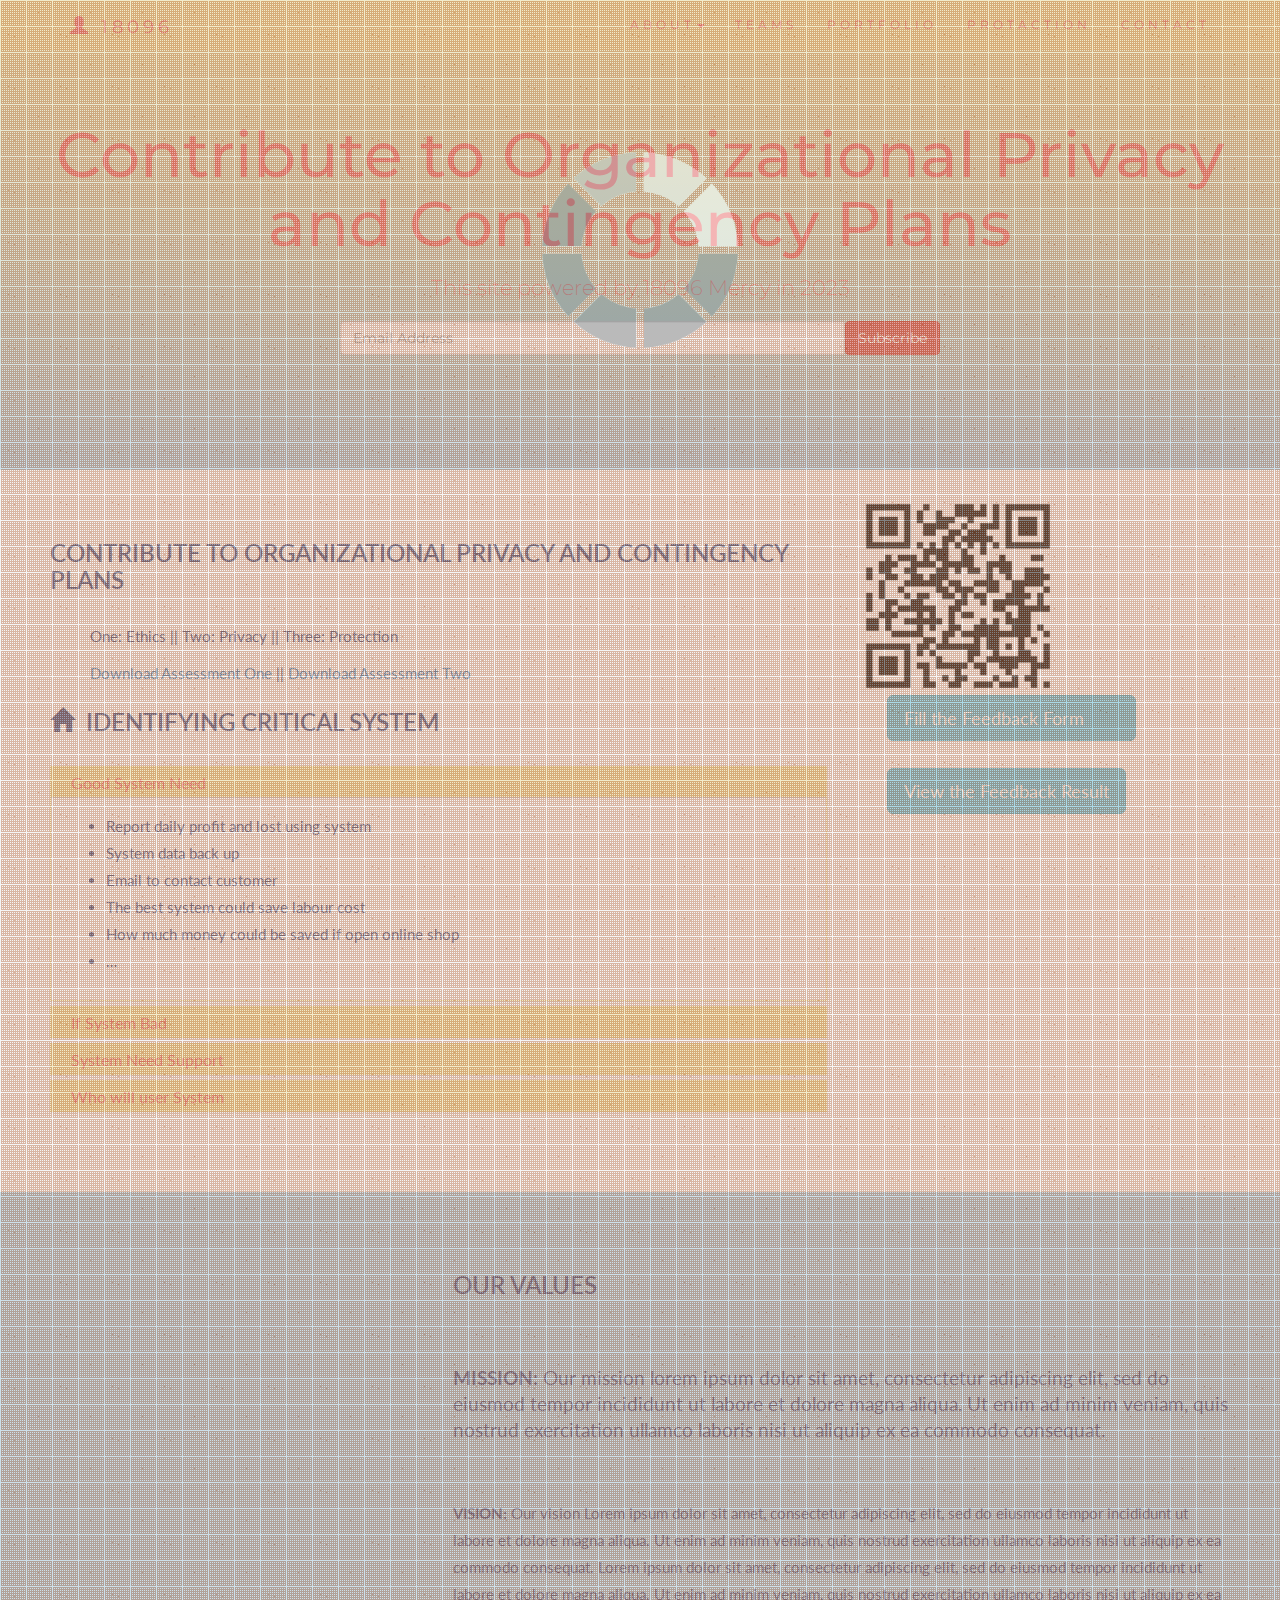
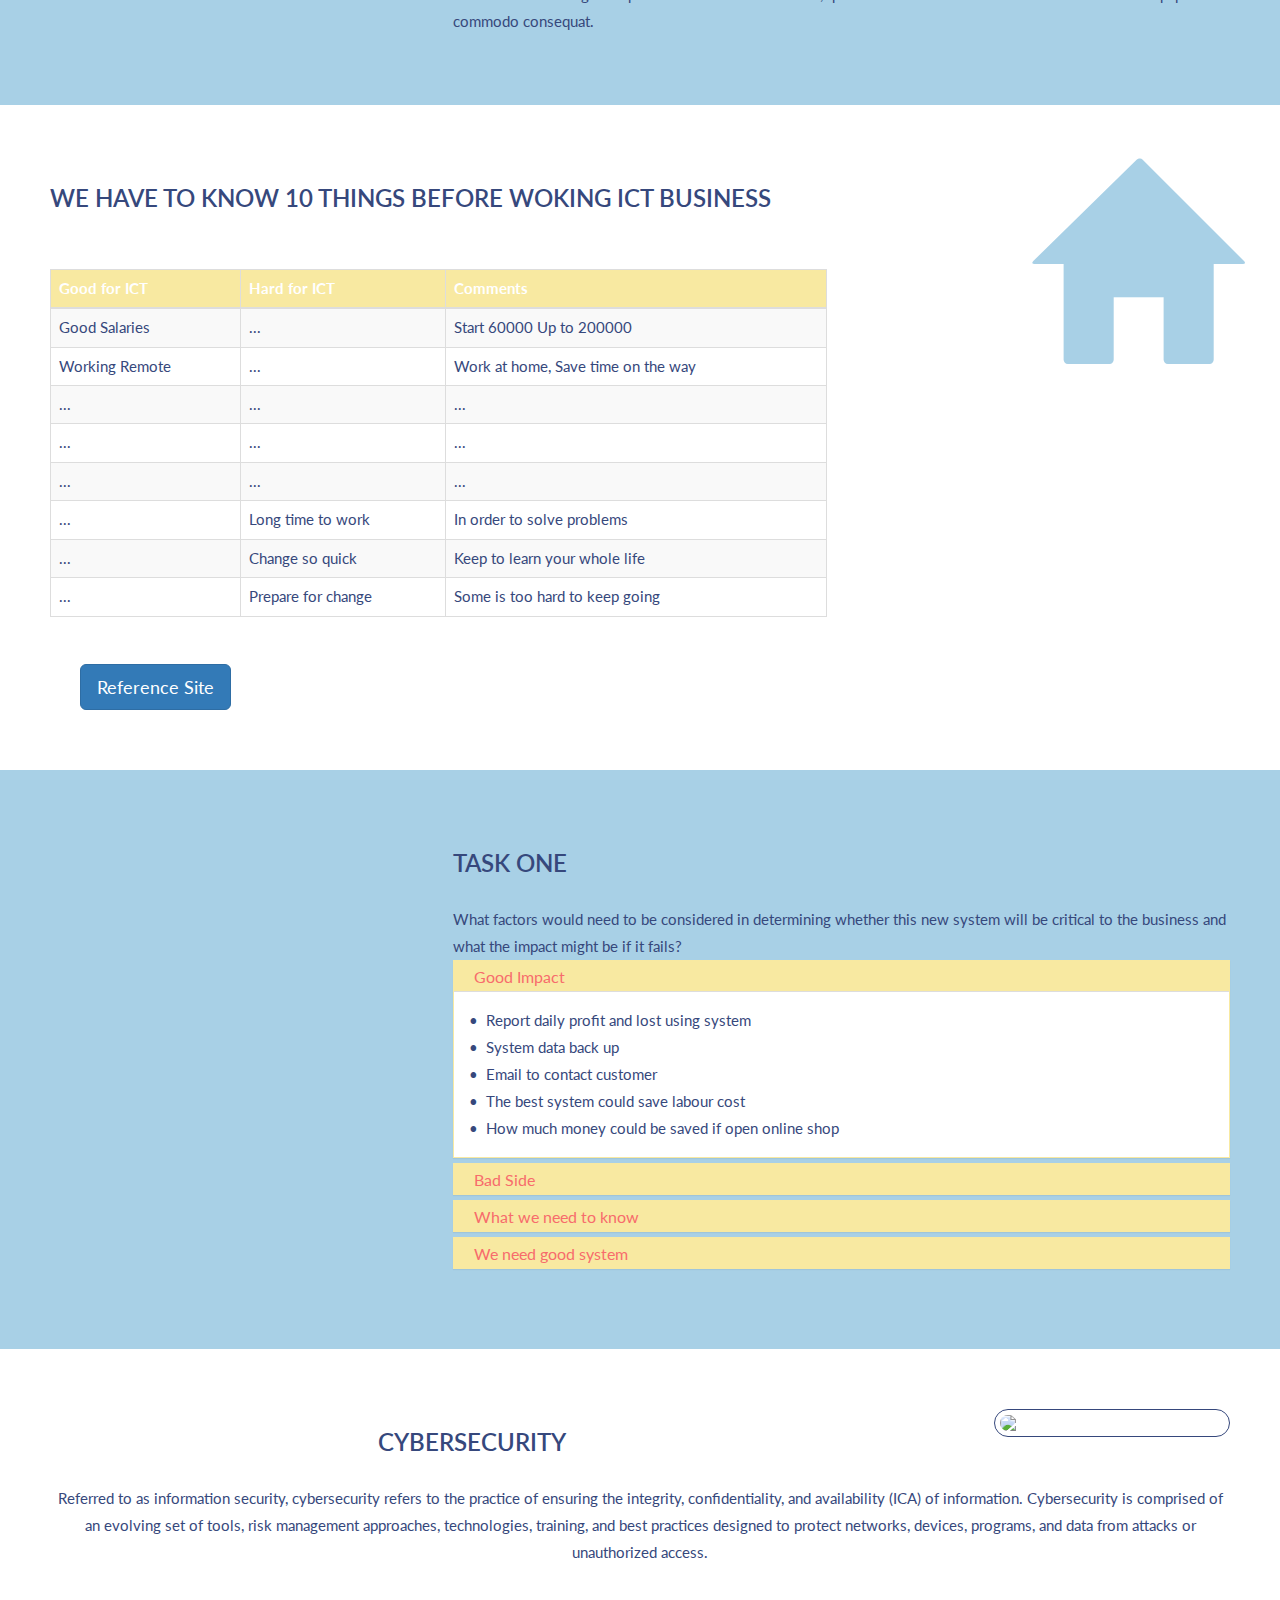
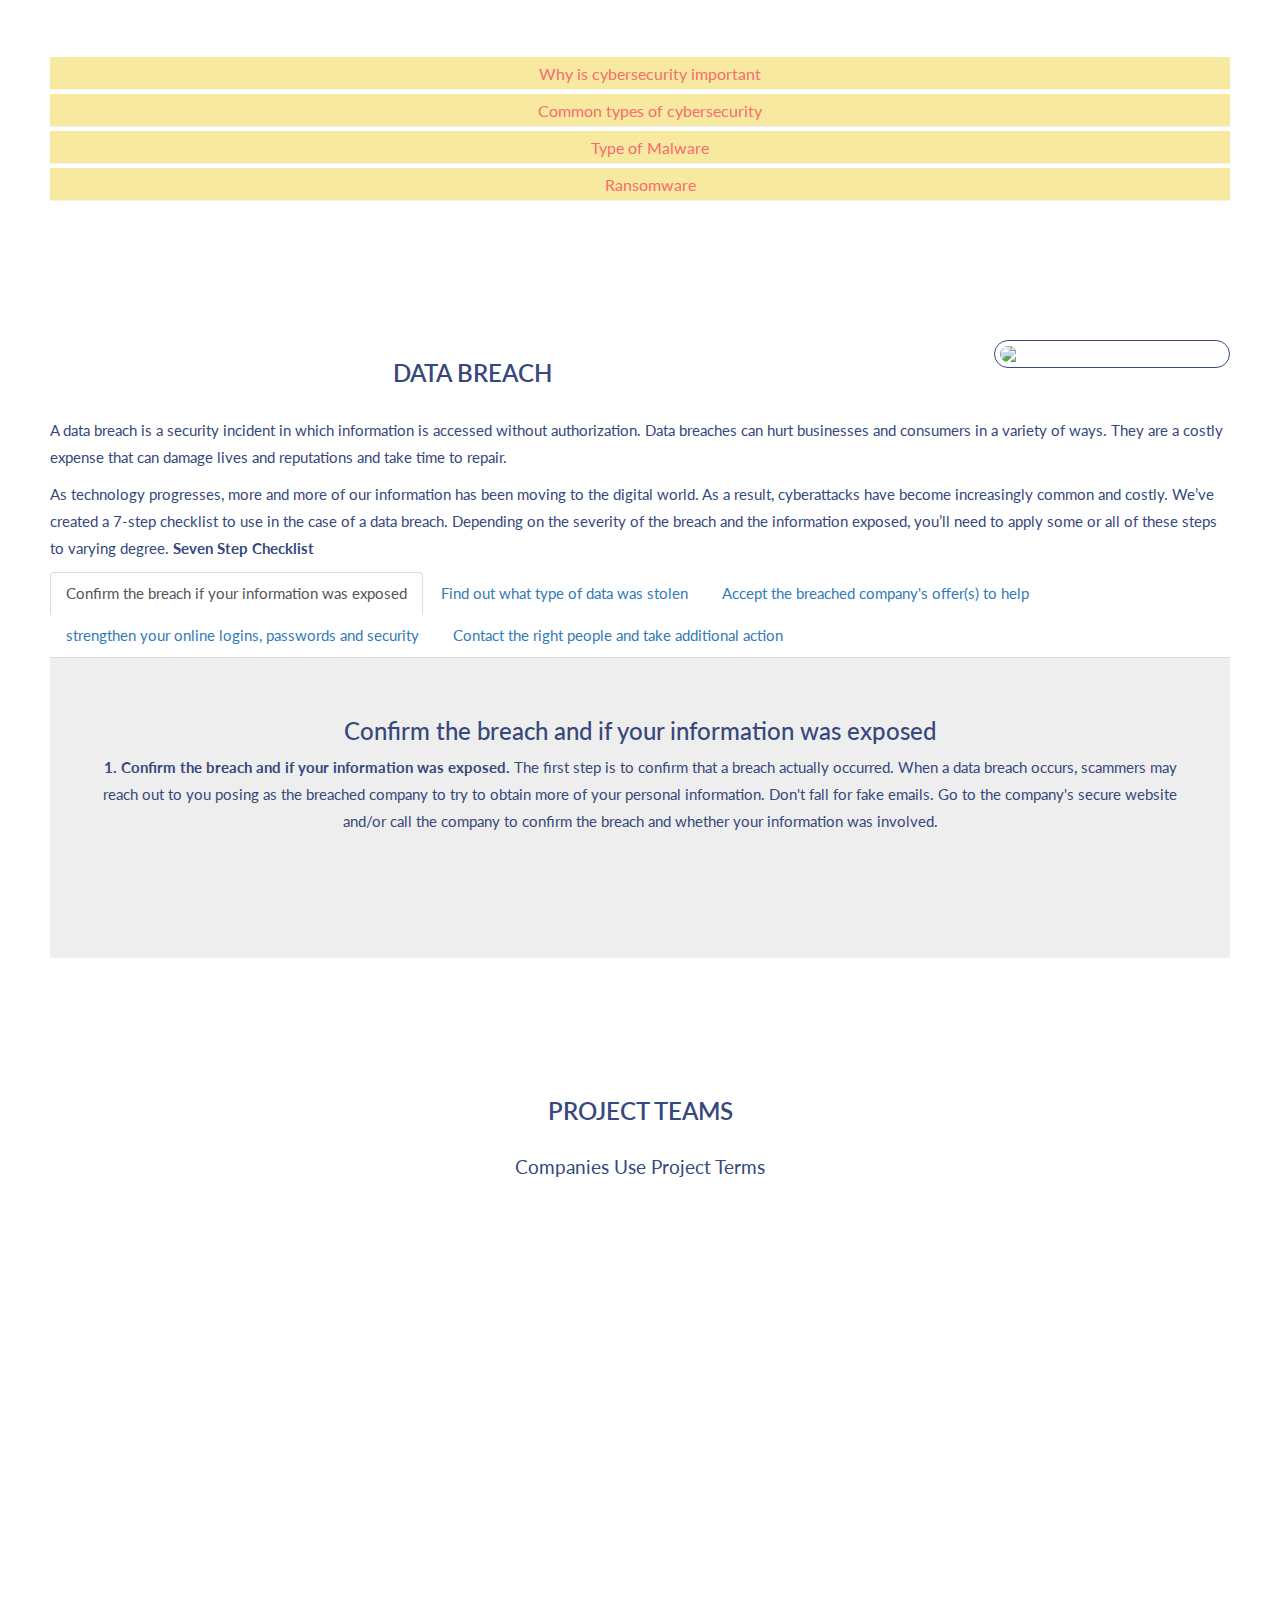
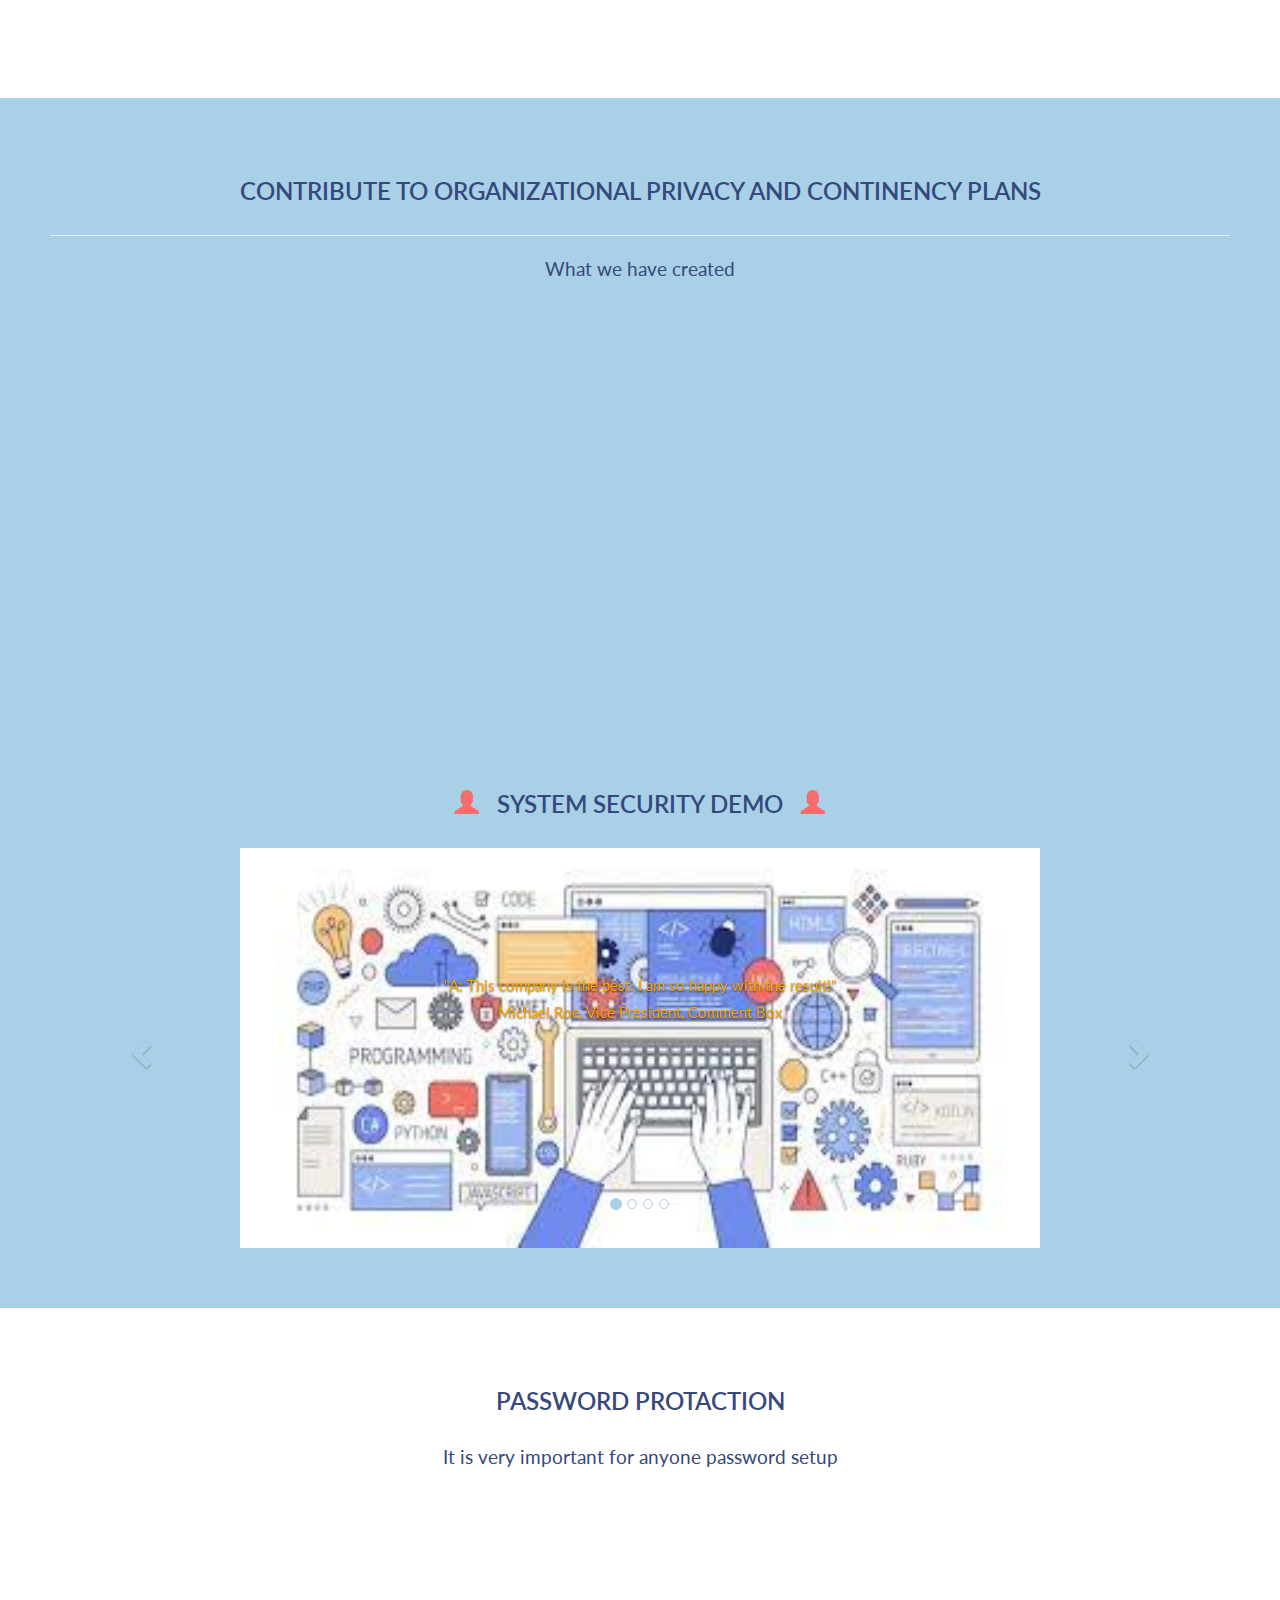
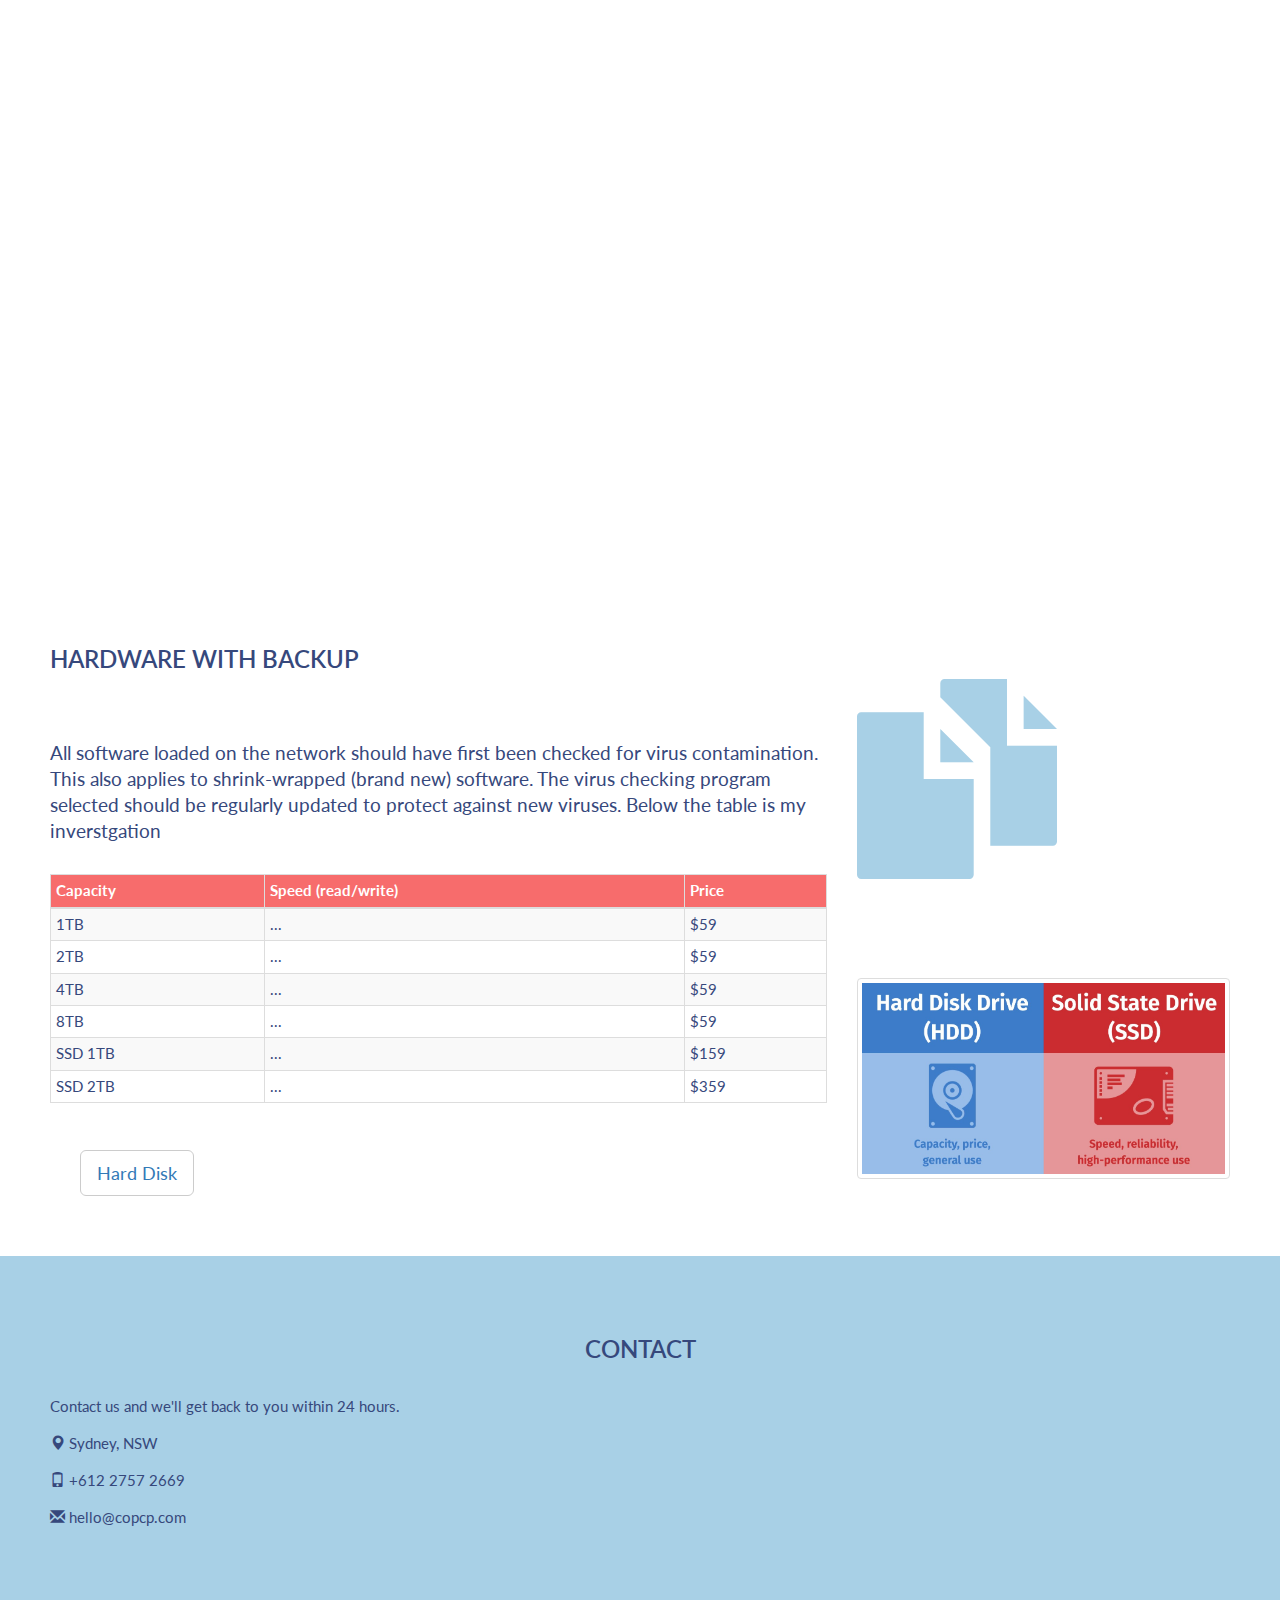
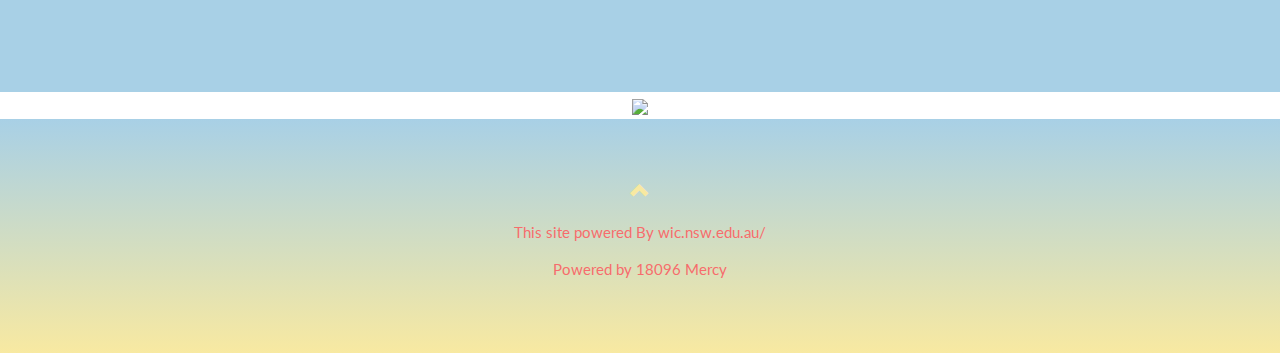
==== index.html @ d5a56bd4 "Add files via upload" ====
<!DOCTYPE html>
<html lang="en">
<head>
  <!-- Theme Made By www.w3schools.com -->
  <title>18096 Mercy</title>
  <meta charset="utf-8">
  <meta name="viewport" content="width=device-width, initial-scale=1">
  <link rel="stylesheet" href="https://maxcdn.bootstrapcdn.com/bootstrap/3.4.1/css/bootstrap.min.css">
  <link href="https://fonts.googleapis.com/css?family=Montserrat" rel="stylesheet" type="text/css">
  <link href="https://fonts.googleapis.com/css?family=Lato" rel="stylesheet" type="text/css">
  <script src="https://ajax.googleapis.com/ajax/libs/jquery/3.5.1/jquery.min.js"></script>
  <script src="https://maxcdn.bootstrapcdn.com/bootstrap/3.4.1/js/bootstrap.min.js"></script>
  <script src="loading.js"></script>
  <link rel="stylesheet" href="loading.css" />
  <link rel="stylesheet" href="style.css" />
  <link rel="stylesheet" href="mediastyle.css" />
  <link rel="icon" type="image/x-icon" href="images/m.jpg">
</head>
<body id="myPage" data-spy="scroll" data-target=".navbar" data-offset="60">

<nav class="navbar navbar-default navbar-fixed-top">
  <div class="container">
    <div class="navbar-header">
      <button type="button" class="navbar-toggle" data-toggle="collapse" data-target="#myNavbar">
        <span class="icon-bar"></span>
        <span class="icon-bar"></span>
        <span class="icon-bar"></span>                        
      </button>
      <a class="navbar-brand" href="#myPage"><span class="glyphicon glyphicon-user"></span>&nbsp;18096</a>
    </div>
    <div class="collapse navbar-collapse" id="myNavbar">
      <ul class="nav navbar-nav navbar-right">
        <li class="dropdown"><a class="dropdown-toggle" data-toggle="dropdown" href="#">ABOUT<span class="caret"></span></a>
            <ul class="dropdown-menu">
              <li><a href="#businesshour">Have to know before start</a></li>
              <li><a href="#security">Cybersecurity</a></li>
              <li><a href="#breach">Data Breach</a></li>             
              <li><a href="#about">About</a></li>
              <li><a href="#taskone">Task One</a></li>
              <li><a href="#taskeight">Task Eight</a></li>
            </ul>
        </li>        
        <li><a href="#services">TEAMS</a></li>
        <li><a href="#portfolio">PORTFOLIO</a></li>
        <li><a href="#pricing">PROTACTION</a></li>
        <li><a href="#contact">CONTACT</a></li>
      </ul>
    </div>
  </div>
</nav>

<div class="jumbotron text-center">
  <h1>Contribute to Organizational Privacy and Contingency Plans</h1> 
  <p style="color: #f76c6c;">This site powered by 18096 Mercy in 2023</p> 
  <div class="form-group row">
    <div class="col-xs-3"> 
    </div>
    <div class="col-xs-6">
        <form>
            <div class="input-group">
              <input type="email" class="form-control" size="50" placeholder="Email Address" required>
              <div class="input-group-btn">
                <!-- <a href="subscrib.html" target="blank"><button type="button" class="btn btn-danger">Subscribe</button></a>  -->
                <a href="mailto:wellsjohn220@gmail.com?subject=subscribe ictsolution&body=Please input yuor request here!">
                  <button type="button" class="btn btn-danger">Subscribe</button></a>
              </div>
            </div>
        </form>
    </div>
    <div class="col-xs-3">     
    </div>
  </div>  
</div>

<!-- Container (About Section) -->
<div id="about" class="container-fluid">
  <div class="row" style="margin-top:-40px;">
    <div class="col-sm-8">   
      <h2>Contribute to organizational privacy and contingency plans</h2>
      <ul>
        <li style="display: inline">
        One: Ethics ||       
        <li style="display: inline">
        Two: Privacy ||
        </li>
        <li style="display: inline">
         Three: Protection 
        </li>
      </ul>
      <ul>
        <li style="display: inline">
          <!-- <a href="/copcp/download/XXXXX_COPCP Assessment Task 1.docx" download>Download Assessment One</a>  || -->
          <a href="download/XXXXX_COPCP Assessment Task 1.docx" download>Download Assessment One</a>  ||
        </li>
        <li style="display: inline">
          <!-- <a href="/copcp/download/XXXXX_COPCP Assessment Task 2.docx" download>Download Assessment Two</a>  -->
          <a href="download/XXXXX_COPCP Assessment Task 2.docx" download>Download Assessment Two</a>        </li>        
      </ul>    
      
     <h2> <span class="glyphicon glyphicon-home"></span>&nbsp;&nbsp;IDENTIFYING CRITICAL SYSTEM</h2>
      <div class="panel-group" id="accordion">
        <div class="panel panel-default">
          <div class="panel-heading">
            <h4 class="panel-title">
              <a data-toggle="collapse" data-parent="#accordion" href="#collapse1">Good System Need</a>
            </h4>
          </div>
          <div id="collapse1" class="panel-collapse collapse in">
            <div class="panel-body">
              <ul>
              <li>Report daily profit and lost using system</li>
              <li>System data back up</li>
              <li>Email to contact customer</li>
              <li>The best system could save labour cost</li>
              <li>How much money could be saved if open online shop</li>
              <li>…</li>
            </ul>
            </div>
          </div>
        </div>
        <div class="panel panel-default">
          <div class="panel-heading">
            <h4 class="panel-title">
              <a data-toggle="collapse" data-parent="#accordion" href="#collapse2">If System Bad</a>
            </h4>
          </div>
          <div id="collapse2" class="panel-collapse collapse">
            <div class="panel-body">
              <ul></ul>
              <li>If fail down, you will be lost all data</li>
              <li>Need some skill person to support your system</li>
              <li>It will cost online server</li>
              <li>…</li>
             </ul>
            </div>
          </div>
        </div>
        <div class="panel panel-default">
          <div class="panel-heading">
            <h4 class="panel-title">
              <a data-toggle="collapse" data-parent="#accordion" href="#collapse3">System Need Support</a>
            </h4>
          </div>
          <div id="collapse3" class="panel-collapse collapse">
            <div class="panel-body">Lorem ipsum dolor sit amet, consectetur adipisicing elit,
            sed do eiusmod tempor incididunt ut labore et dolore magna aliqua. Ut enim ad minim veniam,
            quis nostrud exercitation ullamco laboris nisi ut aliquip ex ea commodo consequat.</div>
          </div>
        </div>
        <div class="panel panel-default">
          <div class="panel-heading">
            <h4 class="panel-title">
              <a data-toggle="collapse" data-parent="#accordion" href="#collapse4">Who will user System</a>
            </h4>
          </div>
          <div id="collapse4" class="panel-collapse collapse">
            <div class="panel-body">
            <img src="images/smile.webp" style="float:left; margin-right: 20px;" />
            Lorem ipsum dolor sit amet, consectetur adipisicing elit,
            sed do eiusmod tempor incididunt ut labore et dolore magna aliqua. Ut enim ad minim veniam,
            quis nostrud exercitation ullamco laboris nisi ut aliquip ex ea commodo consequat.</div>
          </div>
        </div>
      </div> 
     
    </div>
    <div class="col-sm-4">    
      <img src="images/copcpqrcode.png" alt="scan by your phone" style="float: left; margin-top: -25px;" id="hideme" /> <br />
       <!-- <a href="#link" class="btn btn-info" role="button">Link Button</a> -->
       <br>&nbsp;&nbsp;&nbsp;&nbsp;&nbsp;&nbsp;<a href="https://forms.gle/ymQvsjmGSew8es3u6" target="blank" class="btn btn-info btn-lg">
        Fill the Feedback Form &nbsp;&nbsp;&nbsp;&nbsp;&nbsp;&nbsp;</button></a><br />
      <br><a href="https://docs.google.com/spreadsheets/d/1RDLfwvcBUFqlXlCkB9VUHoqn-nLuQzE3Hp8En_djDhk/edit?usp=sharing" class="btn btn-info btn-lg">
        View the Feedback Result</button></a><br>     
    </div>
  </div>
</div>

<div class="container-fluid bg-grey">
  <div class="row">
    <div class="col-sm-4">
      <span class="glyphicon glyphicon-globe logo slideanim"></span>
    </div>
    <div class="col-sm-8">
      <h2>Our Values</h2><br>
      <h4><strong>MISSION:</strong> Our mission lorem ipsum dolor sit amet, consectetur adipiscing elit, sed do eiusmod tempor incididunt ut labore et dolore magna aliqua. Ut enim ad minim veniam, quis nostrud exercitation ullamco laboris nisi ut aliquip ex ea commodo consequat.</h4><br>
      <p><strong>VISION:</strong> Our vision Lorem ipsum dolor sit amet, consectetur adipiscing elit, sed do eiusmod tempor incididunt ut labore et dolore magna aliqua. Ut enim ad minim veniam, quis nostrud exercitation ullamco laboris nisi ut aliquip ex ea commodo consequat.
      Lorem ipsum dolor sit amet, consectetur adipiscing elit, sed do eiusmod tempor incididunt ut labore et dolore magna aliqua. Ut enim ad minim veniam, quis nostrud exercitation ullamco laboris nisi ut aliquip ex ea commodo consequat.</p>
    </div>
  </div>
</div>

<!-- Container (Business Hour Section) -->
<div id="businesshour" class="container-fluid">
    
    <div class="row">
      <div class="col-sm-8">
        <h2>We have to know 10 things before woking ICT business</h2><br>
        <table class="table table-bordered table-hover table-striped">
            <thead>
              <tr style="background-color: #f8e9a1; color: white;">
                <th>Good for ICT</th>
                <th>Hard for ICT</th>
                <th>Comments</th>
              </tr>
            </thead>
            <tbody>
              <tr><td>Good Salaries</td>     <td>...</td>    <td>Start 60000 Up to 200000</td>   </tr>
              <tr><td>Working Remote</td>    <td>...</td>    <td>Work at home, Save time on the way</td>   </tr>
              <tr><td>...</td>  <td>...</td>   <td>...</td>   </tr>
              <tr><td>...</td>  <td>...</td>   <td>...</td>   </tr>
              <tr><td>...</td>  <td>...</td>   <td>...</td>   </tr>
              <tr><td>...</td>  <td>Long time to work</td>    <td>In order to solve problems</td>   </tr>
              <tr><td>...</td>  <td>Change so quick</td>      <td>Keep to learn your whole life</td>   </tr>
              <tr><td>...</td>  <td>Prepare for change</td>   <td>Some is too hard to keep going</td>   </tr>
             
            </tbody>
        </table>
        <br><a href="https://www.youtube.com/watch?v=2WB6RcY0MPc" target="_blank"><button class="btn btn-primary btn-lg">Reference Site</button></a>
      </div>  
      <div class="col-sm-4">
            <span class="glyphicon glyphicon-home logo" style="float: right;"></span><br><br><br><br>
           
      </div>
     
      
    </div>
</div>

<!-- Container (Task One Section) -->
<div class="container-fluid bg-grey" id="taskone">
  <div class="row">
    <div class="col-sm-4">
      <span class="glyphicon glyphicon-cog logo slideanim"></span>
    </div>
    <div class="col-sm-8">
      <h2>Task One</h2>
      What factors would need to be considered in determining whether this new system will be critical to the business and what the impact might be if it fails?
      <br />
      <div class="panel-group" id="accordion">
        <div class="panel panel-default">
          <div class="panel-heading">
            <h4 class="panel-title">
              <a data-toggle="collapse" data-parent="#accordion" href="#collapse1">Good Impact</a>
            </h4>
          </div>
          <div id="collapse1" class="panel-collapse collapse in">
            <div class="panel-body">
              •	&nbsp;Report daily profit and lost using system<br />
              •	&nbsp;System data back up<br />
              •	&nbsp;Email to contact customer<br />
              •	&nbsp;The best system could save labour cost<br />
              •	&nbsp;How much money could be saved if open online shop
            </div>
          </div>
        </div>
        <div class="panel panel-default">
          <div class="panel-heading">
            <h4 class="panel-title">
              <a data-toggle="collapse" data-parent="#accordion" href="#collapse2">Bad Side</a>
            </h4>
          </div>
          <div id="collapse2" class="panel-collapse collapse">
            <div class="panel-body">
              •	&nbsp;If fail down, you will be lost customer<br />
              •	&nbsp;Contact your customer will be troble<br />
              •	&nbsp;Keep going down<br />
              •	&nbsp;Cost support and upgrade<br />
              •	&nbsp;...
            </div>
          </div>
        </div>
        <div class="panel panel-default">
          <div class="panel-heading">
            <h4 class="panel-title">
              <a data-toggle="collapse" data-parent="#accordion" href="#collapse3">What we need to know</a>
            </h4>
          </div>
          <div id="collapse3" class="panel-collapse collapse">
            <div class="panel-body">We need big inverstgation in order to get the best software and lowest price...</div>
          </div>
        </div>
        <div class="panel panel-default">
          <div class="panel-heading">
            <h4 class="panel-title">
              <a data-toggle="collapse" data-parent="#accordion" href="#collapse4">We need good system</a>
            </h4>
          </div>
          <div id="collapse4" class="panel-collapse collapse">
            <div class="panel-body">
              <center>
              <img src="https://media.geeksforgeeks.org/wp-content/uploads/20190430185041/Capture88999.jpg" class="w3-image w3-greyscale-min" id="myimg">
              </center></div>
          </div>
        </div>
      </div>
    </div>
  </div>
</div>
<!-- Container (Security Section) -->
<div id="security" class="container-fluid text-center">    
    <img src="https://encrypted-tbn0.gstatic.com/images?q=tbn:ANd9GcSX4jAcXiphQRwZc9VFXbusRjik7EcWkVLtblEezRaki4ArePLQAncitqJHidXyuPTrkBs&usqp=CAU" class="w3-image w3-greyscale-min" id="myimg2" style="width:20%; float:right;">
    <h2>Cybersecurity</h2>
    <p>
      Referred to as information security, cybersecurity refers to the practice of ensuring the integrity, confidentiality, 
      and availability (ICA) of information. Cybersecurity is comprised of an evolving set of tools, risk management approaches, 
      technologies, training, and best practices designed to protect networks, devices, programs, and data from attacks or unauthorized access.
      <br /><br /><br /><br />
    </p>
    <div class="panel-group" id="accordion">
      <div class="panel panel-default">
        <div class="panel-heading">
          <h4 class="panel-title">
            <a data-toggle="collapse" data-parent="#accordion" href="#collapse11">Why is cybersecurity important</a>
          </h4>
        </div>
        <div id="collapse11" class="panel-collapse collapse">
          <div class="panel-body">Lorem ipsum dolor sit amet, consectetur adipisicing elit,
          sed do eiusmod tempor incididunt ut labore et dolore magna aliqua. Ut enim ad minim veniam,
          quis nostrud exercitation ullamco laboris nisi ut aliquip ex ea commodo consequat.</div>
        </div>
      </div>
      <div class="panel panel-default">
        <div class="panel-heading">
          <h4 class="panel-title">
            <a data-toggle="collapse" data-parent="#accordion" href="#collapse22">Common types of cybersecurity</a>
          </h4>
        </div>
        <div id="collapse22" class="panel-collapse collapse">
          <div class="panel-body">Lorem ipsum dolor sit amet, consectetur adipisicing elit,
          sed do eiusmod tempor incididunt ut labore et dolore magna aliqua. Ut enim ad minim veniam,
          quis nostrud exercitation ullamco laboris nisi ut aliquip ex ea commodo consequat.</div>
        </div>
      </div>
      <div class="panel panel-default">
        <div class="panel-heading">
          <h4 class="panel-title">
            <a data-toggle="collapse" data-parent="#accordion" href="#collapse33">Type of Malware</a>
          </h4>
        </div>
        <div id="collapse33" class="panel-collapse collapse">
          <div class="panel-body"> 
            <ul style="float: left;">
              <li>Virus</li>
              <li>Worms</li>
              <li>Spyware</li>
              <li>Trojans</li>
            </ul> 
           </div>
        </div>
      </div>
      <div class="panel panel-default">
        <div class="panel-heading">
          <h4 class="panel-title">
            <a data-toggle="collapse" data-parent="#accordion" href="#collapse44">Ransomware</a>
          </h4>
        </div>
        <div id="collapse44" class="panel-collapse collapse">
          <div class="panel-body"> 
            <p>
              Also known as scareware, ransomware comes with a heavy price. 
              Able to lockdown networks and lock out users until a ransom is paid, 
              ransomware has targeted some of the biggest organizations in the world today — with expensive results.
            </p>
            
          </div>
        </div>
      </div>
    </div> 
  
</div>

<!-- Container (Data Breach Section) -->
<div id="breach" class="container-fluid text-center"> 
   
  <img src="https://img-cdn.inc.com/image/upload/w_1920,h_1080,c_fill/images/panoramic/GettyImages-1035064274_459278_sivwlf.jpg" class="w3-image w3-greyscale-min" id="myimg2" style="width:20%; float:right;">
  <h2>Data Breach</h2>
  <p style="text-align: left;">
    A data breach is a security incident in which information is accessed without authorization. 
    Data breaches can hurt businesses and consumers in a variety of ways. 
    They are a costly expense that can damage lives and reputations and take time to repair.   
  </p>
  <p style="text-align: left;">
    As technology progresses, more and more of our information has been moving to the digital world. 
    As a result, cyberattacks have become increasingly common and costly.
    We’ve created a 7-step checklist to use in the case of a data breach. Depending on the severity of the breach and the information exposed, 
    you’ll need to apply some or all of these steps to varying degree.  <b>Seven Step Checklist</b>
  </p> 
  <ul class="nav nav-tabs">
    <li class="active"><a data-toggle="tab" href="#home">Confirm the breach if your information was exposed</a></li>
    <li><a data-toggle="tab" href="#menu1">Find out what type of data was stolen</a></li>
    <li><a data-toggle="tab" href="#menu2">Accept the breached company's offer(s) to help</a></li>
    <li><a data-toggle="tab" href="#menu3">strengthen your online logins, passwords and security</a></li>
    <li><a data-toggle="tab" href="#menu4">Contact the right people and take additional action</a></li>
  </ul>
  <div class="tab-content" style="background-color: #eee; padding: 40px; height: 300px;">
    <div id="home" class="tab-pane fade in active">
      <h3>Confirm the breach and if your information was exposed</h3>
      <p><b>1. Confirm the breach and if your information was exposed.</b>
        The first step is to confirm that a breach actually occurred. 
        When a data breach occurs, scammers may reach out to you posing as the breached company to try to obtain more of your personal information. Don't fall for fake emails. Go to the company's secure website and/or 
        call the company to confirm the breach and whether your information was involved.</p>
    </div>
    <div id="menu1" class="tab-pane fade">
      <h3>Find out what type of data was stolen</h3>
      <p><b>2. Find out what type of data was stolen.</b>
        Why does the type of information exposed matter? 
        While stolen credit cards and the like can be cancelled and replaced, it's quite difficult to obtain a new Social Security number. And fraudsters can do a lot more with your SSN and other unique, 
        sensitive PII than they can accomplish with an email or credit card account.</p>
    </div>
    <div id="menu2" class="tab-pane fade">
      <h3>Accept the breached company's offer(s) to help</h3>
      <p>Sed ut perspiciatis unde omnis iste natus error sit voluptatem accusantium doloremque laudantium, totam rem aperiam.</p>
    </div>
    <div id="menu3" class="tab-pane fade">
      <h3>Change Password and Security Q&A</h3>
      <p>Eaque ipsa quae ab illo inventore veritatis et quasi architecto beatae vitae dicta sunt explicabo.</p>
    </div>
    <div id="menu4" class="tab-pane fade">
      <h3>Contact the right people to tack action</h3>
      <p>This is where the type of data stolen really comes into play. 
        If your credit and/or debit card information was stolen, you should reach out immediately to the financial institution(s) to cancel your card and request a new one. However, if personal information like your Social Security number was stolen, 
        it may be easier for you to become a victim of identity theft.</p>
    </div>
  </div>
   

</div>

<!-- Container (Services Section) -->
<div id="services" class="container-fluid text-center">
  <h2>Project Teams</h2>
  <h4>Companies Use Project Terms</h4>
  <br>
  <div class="row slideanim">
    <div class="col-sm-4">
      <span class="glyphicon glyphicon-off logo-small"></span>
      <h4>PROBLEM SOLVING</h4>
      <p>Teams are able to apply their range of complementary skills with brainstorming.</p>
    </div>
    <div class="col-sm-4">
      <span class="glyphicon glyphicon-heart logo-small"></span>
      <h4>DECISION MAKING</h4>
      <p>Presented with a number of possible solutions by team in order to make the best.</p>
    </div>
    <div class="col-sm-4">
      <span class="glyphicon glyphicon-eye-open logo-small"></span>
      <h4>CREATE IDEAS</h4>
      <p>Interactive teamwork
         can generate a flood of creative and innovative ideas.</p>
    </div>
  </div>
  <br><br>
  <div class="row slideanim">
    <div class="col-sm-4">
      <span class="glyphicon glyphicon-leaf logo-small"></span>
      <h4>GREEN</h4>
      <p>Lorem ipsum dolor sit amet..</p>
    </div>
    <div class="col-sm-4">
      <span class="glyphicon glyphicon-certificate logo-small"></span>
      <h4>CERTIFIED</h4>
      <p>Lorem ipsum dolor sit amet..</p>
    </div>
    <div class="col-sm-4">
      <span class="glyphicon glyphicon-wrench logo-small"></span>
      <h4 style="color:#303030;">HARD WORK</h4>
      <p>Lorem ipsum dolor sit amet..</p>
    </div>
  </div>
</div>

<!-- Container (Portfolio Section) -->
<div id="portfolio" class="container-fluid text-center bg-grey">
  <h2>Contribute to Organizational Privacy and Continency Plans</h2><hr>
  <h4>What we have created</h4>
  <div class="row text-center slideanim">
    <div class="col-sm-4">
      <div class="thumbnail">
        <img src="https://blog.bit.ai/wp-content/uploads/2020/11/mw1920_Don_t-Panic_-Create-a-Contingency-Plan-For-Your-Business-Learn-How_-pinterest.png" 
        alt="Benefits" width="400" height="300"><br /><br />
        <p><strong>Athics</strong></p>
        <p>Here is the benifets diagram.</p>
      </div>
    </div>
    <div class="col-sm-4">
      <div class="thumbnail">
        <img src="https://blog.bit.ai/wp-content/uploads/2020/11/mw1920_Don_t-Panic_-Create-a-Contingency-Plan-For-Your-Business-Learn-How_-pinterest.png" 
        alt="Components" width="400" height="300"><br />
        <p><strong>Privacy</strong></p>   
        <p>Not only your business</p>     
      </div>
    </div>
    <div class="col-sm-4">
      <div class="thumbnail">
        <img src="https://blog.bit.ai/wp-content/uploads/2020/11/mw1920_Don_t-Panic_-Create-a-Contingency-Plan-For-Your-Business-Learn-How_-pinterest.png" 
        alt="Home Connect" width="400" height="300"><br /><br />
        <p><strong>Protection</strong></p>
        <p>Not only your business</p>
      </div>
    </div>
  </div><br>
  
  <h2><span class="glyphicon glyphicon-user"></span>&nbsp;&nbsp;  System Security Demo &nbsp;&nbsp;<span class="glyphicon glyphicon-user"></span></h2>
  <div id="myCarousel" class="carousel slide text-center" data-ride="carousel">
    <!-- Indicators -->
    <ol class="carousel-indicators">
      <li data-target="#myCarousel" data-slide-to="0" class="active"></li>
      <li data-target="#myCarousel" data-slide-to="1"></li>
      <li data-target="#myCarousel" data-slide-to="2"></li>
      <li data-target="#myCarousel" data-slide-to="3"></li>
    </ol>

    <!-- Wrapper for slides -->
    <div class="carousel-inner" role="listbox">
      <div class="item active">
        <center>
        <img src="[data-uri]" 
        alt="Benefits" width="800" height="400">
        </center>
        <div class="carousel-caption" style="color:orange">
          <p>"A: This company is the best. I am so happy with the result!"<br><span>Michael Roe, Vice President, Comment Box</span></p>
          <br /><br /><br />   <br /><br /><br />  
        </div>
      </div>
      <div class="item">
        <center>
        <img src="[data-uri]" 
        alt="Benefits" width="800" height="400">
        </center>
        <div class="carousel-caption" style="color:orange">
          <p>"B: This company is the best. I am so happy with the result!"<br><span>Michael Roe, Vice President, Comment Box</span></p>
          <br /><br /><br />   <br /><br /><br />  
        </div>
      </div>
      <div class="item">
        <center>
        <img src="https://encrypted-tbn0.gstatic.com/images?q=tbn:ANd9GcQaAvAojDgu2RX7QyCGag3QaLxY8kEqk01LWA&usqp=CAU" 
        alt="Benefits" width="800" height="400">
        </center>
        <div class="carousel-caption" style="color:orange">
          <p>"C: This company is the best. I am so happy with the result!"<br><span>Michael Roe, Vice President, Comment Box</span></p>
          <br /><br /><br />   <br /><br /><br />  
        </div>
      </div>
      <div class="item">
        <center>
        <img src="https://png.pngtree.com/png-clipart/20220531/original/pngtree-programming-career-word-concepts-blue-banner-png-image_7779248.png" 
        alt="Benefits" width="800" height="400">
        </center>
        <div class="carousel-caption" style="color:orange">
          <p>"D: This company is the best. I am so happy with the result!"<br><span>Michael Roe, Vice President, Comment Box</span></p>
          <br /><br /><br />   <br /><br /><br />  
        </div>
      </div>
    </div>

    <!-- Left and right controls -->
    <a class="left carousel-control" href="#myCarousel" role="button" data-slide="prev">
      <span class="glyphicon glyphicon-chevron-left" aria-hidden="true"></span>
      <span class="sr-only">Previous</span>
    </a>
    <a class="right carousel-control" href="#myCarousel" role="button" data-slide="next">
      <span class="glyphicon glyphicon-chevron-right" aria-hidden="true"></span>
      <span class="sr-only">Next</span>
    </a>
  </div>
</div>

<!-- Container (Password Section) -->
<div id="pricing" class="container-fluid">
  <div class="text-center">
    <h2>Password Protaction</h2>
    <h4>It is very important for anyone password setup</h4>
  </div>
  <div class="row slideanim">
    <div class="col-sm-4 col-xs-12">
      <div class="panel panel-default text-center">
        <div class="panel-heading">
          <h1>Protection</h1>
        </div>
        <div class="panel-body">
          <img src="https://encrypted-tbn0.gstatic.com/images?q=tbn:ANd9GcSWxtgPldP4KB2767EYGOXf8W2-U8XB33CCWQ&usqp=CAU"
          class="img-size img-thumbnail" alt="cute cat" class="img-thumbnail" />
        </div>
        <div class="panel-footer">
          <h3>Using Password Protection</h3>
          <h4>Help you lost your any infomation. it is your first step to protect by yourself on the cyberattacks</h4>
          <a href="https://www.youtube.com/watch?v=agnDpN961xU" target="_blank"><button class="btn btn-primary btn-lg"> 
            <span class="glyphicon glyphicon-search"></span> Refer</button></a>
        </div>
      </div>      
    </div>     
    <div class="col-sm-4 col-xs-12">
      <div class="panel panel-default text-center">
        <div class="panel-heading">
          <h1><span class="glyphicon glyphicon-user"></span>User</h1>
        </div>
        <div class="panel-body">
          <img src="https://encrypted-tbn0.gstatic.com/images?q=tbn:ANd9GcTDneRNMenwvjAPIsRx3sZnVp-_XqB7y9_P8w&usqp=CAU"
          class="img-size img-thumbnail" alt="cute cat" class="img-thumbnail" />
        </div>
        <div class="panel-footer">
          <h3>Set a Good Password</h3>
          <h4>Using complicate combination word and number with special charcters to made your password</h4>
          <button class="btn btn-lg"><span class="glyphicon glyphicon-user"></span> Refer</button>
        </div>
      </div>      
    </div>       
    <div class="col-sm-4 col-xs-12">
      <div class="panel panel-default text-center">
        <div class="panel-heading">
          <h1>Programmer</h1>
        </div>
        <div class="panel-body">
        <img src="[data-uri]"
        class="img-size img-thumbnail" alt="cute cat" class="img-thumbnail" />
      </div>
        <div class="panel-footer">
          <h3>Using Hash Sha256</h3>
          <h4>Set password input hash using sha256 in the werkzeug librar. So no one could find user password except himself </h4>
          <button class="btn btn-lg">Refer</button>
        </div>
      </div>      
    </div>    
  </div>
</div>
<!-- Container (Task eight Section) -->
<div id="taskeight" class="container-fluid">
  <div class="row">
    <div class="col-sm-8">
      <h2>Hardware with Backup</h2>
      <br />
      <h4>
        All software loaded on the network should have first been checked
        for virus contamination. This also applies to shrink-wrapped (brand
        new) software. The virus checking program selected should be
        regularly updated to protect against new viruses. Below the table is
        my inverstgation
      </h4>
      <table class="table table-bordered table-striped table-condensed">
        <thead>
          <tr style="background-color: #f76c6c; color: white">
            <th>Capacity</th>
            <th>Speed (read/write)</th>
            <th>Price</th>
          </tr>
        </thead>
        <tbody>
          <tr>
            <td>1TB</td>
            <td>...</td>
            <td>$59</td>
          </tr>
          <tr>
            <td>2TB</td>
            <td>...</td>
            <td>$59</td>
          </tr>
          <tr>
            <td>4TB</td>
            <td>...</td>
            <td>$59</td>
          </tr>
          <tr>
            <td>8TB</td>
            <td>...</td>
            <td>$59</td>
          </tr>
          <tr>
            <td>SSD 1TB</td>
            <td>...</td>
            <td>$159</td>
          </tr>
          <tr>
            <td>SSD 2TB</td>
            <td>...</td>
            <td>$359</td>
          </tr>
        </tbody>
      </table>
      <br /><button class="btn btn-default btn-lg">
        <a href="https://www.officeworks.com.au/information/buying-guides/hard-drives-buying-guide"
        target="_blank">Hard Disk</button></a><br> 
    </div>
    <div class="col-sm-4">
      <br /><br />
      <span class="glyphicon glyphicon-duplicate logo"></span>

      <img
        src="images/harddisk.jpg"
        alt="disk compare"
        class="img-thumbnail"
        style="margin-top: 92px"
      />
    </div>
  </div>
</div>

<!-- Container (Contact Section) -->
<div id="contact" class="container-fluid bg-grey">
  <h2 class="text-center">CONTACT</h2>
  <div class="row">
    <div class="col-sm-5">
      <p>Contact us and we'll get back to you within 24 hours.</p>
      <p><span class="glyphicon glyphicon-map-marker"></span> Sydney, NSW</p>
      <p><span class="glyphicon glyphicon-phone"></span> +612 2757 2669</p>
      <p><span class="glyphicon glyphicon-envelope"></span> hello@copcp.com</p>
    </div>
    <div class="col-sm-7 slideanim">
      <div class="row">
        <div class="col-sm-6 form-group">
          <input class="form-control" id="name" name="name" placeholder="Name" type="text" required>
        </div>
        <div class="col-sm-6 form-group">
          <input class="form-control" id="email" name="email" placeholder="Email" type="email" required>
        </div>
      </div>
      <textarea class="form-control" id="comments" name="comments" placeholder="Comment" rows="5"></textarea><br>
      <div class="row">
        <div class="col-sm-12 form-group">
          <button class="btn btn-default pull-right" type="submit">Send</button>
        </div>
      </div>
    </div>
  </div>
</div>

<!-- Image of location/map -->
<center>
<img src="https://www.productplan.com/uploads/Product-Planning-Strategy-ProductPlan.png">
</center>
<footer class="container-fluid text-center">
  <a href="#myPage" title="To Top">
    <span class="glyphicon glyphicon-chevron-up"></span>
  </a>
  <p>This site powered By <a href="https://wic.nsw.edu.au/" title="Visit Our College" target="blank">wic.nsw.edu.au/</a></p>
  <p>Powered by 18096 Mercy</p>
</footer>
</body>
<!-- Load external JavaScript -->
<script src="scripts.js"></script>
</html>
---- loading.css ----
#load-screen {
    background: url(images/header-back.png);
    position: fixed;
    z-index: 10000;
    top: 0px;
    width: 100%;
    height: 1600px;
  }
  
  #loading {
    width: 500px;
    height: 500px;
    margin: 0 auto;
    background: url(images/loader.gif);
    background-size: 40%;
    background-repeat: no-repeat;
    background-position: center;
  }
---- style.css ----
body {
  font: 400 15px Lato, sans-serif;
  line-height: 1.8;
  color: #36487c;
}
h2 {
  font-size: 24px;
  text-transform: uppercase;
  color: #36487c;
  font-weight: 600;
  margin-bottom: 30px;
}
h4 {
  font-size: 19px;
  line-height: 1.375em;
  color: #36487c;
  font-weight: 400;
  margin-bottom: 30px;
}
.jumbotron {
  background: linear-gradient(to top, #a8d0e6 0%, #f8e9a1 100%);
  color: #f76c6c;
  padding: 100px 25px;
  font-family: Montserrat, sans-serif;
}
.container-fluid {
  padding: 60px 50px;
}
.bg-grey {
  background-color: #a8d0e6;
}
.logo-small {
  color: #a8d0e6;
  font-size: 50px;
}
.logo {
  color: #a8d0e6;
  font-size: 200px;
}
.thumbnail {
  padding: 0 0 15px 0;
  border: none;
  border-radius: 0;
}
.thumbnail img {
  width: 100%;
  height: 100%;
  margin-bottom: 10px;
}
.carousel-control.right,
.carousel-control.left {
  background-image: none;
  color: #a8d0e6;
}
.carousel-indicators li {
  border-color: #a8d0e6;
}
.carousel-indicators li.active {
  background-color: #a8d0e6;
}
.item h4 {
  font-size: 19px;
  line-height: 1.375em;
  font-weight: 400;
  font-style: italic;
  margin: 70px 0;
}
.item span {
  font-style: normal;
}
.panel {
  border: 1px solid #f8e9a1;
  border-radius: 0 !important;
  transition: box-shadow 0.5s;
}
.panel:hover {
  box-shadow: 5px 0px 40px #36487c(0, 0, 0, 0.2);
}
.panel-footer .btn:hover {
  border: 1px solid #f8e9a1;
  background-color: #f76c6c !important;
  color: #f8e9a1;
}
.panel-heading {
  color: #f76c6c !important;
  background-color: #f8e9a1 !important;
  padding: 25px;
  border-bottom: 1px solid transparent;
  border-top-left-radius: 0px;
  border-top-right-radius: 0px;
  border-bottom-left-radius: 0px;
  border-bottom-right-radius: 0px;
}
.panel-footer {
  background-color: white !important;
}
.panel-footer h3 {
  font-size: 32px;
}
.panel-footer h4 {
  color: #36487c;
  font-size: 14px;
}
.panel-footer .btn {
  margin: 15px 0;
  background-color: #f8e9a1;
  color: #f76c6c;
}
.navbar {
  margin-bottom: 0;
  background-color: #f8e9a1;
  z-index: 9999;
  border: 0;
  font-size: 12px !important;
  line-height: 1.42857143 !important;
  letter-spacing: 4px;
  border-radius: 0;
  font-family: Montserrat, sans-serif;
}
.navbar li a,
.navbar .navbar-brand {
  color: #f76c6c !important;
}
.navbar-nav li a:hover,
.navbar-nav li.active a {
  color: #36487c !important;
  background-color: #f76c6c !important;
  font-weight: bold;
}
.navbar-default .navbar-toggle {
  border-color: transparent;
  color: #f76c6c !important;
}
footer .glyphicon {
  font-size: 20px;
  margin-bottom: 20px;
  color: #f8e9a1;
}
.slideanim {
  visibility: hidden;
}
.slide {
  animation-name: slide;
  -webkit-animation-name: slide;
  animation-duration: 1s;
  -webkit-animation-duration: 1s;
  visibility: visible;
}

.img-size {
  width: 80%;
  border-color: #f76c6c;
}
#myimg {
  border: 3px solid #36487c;
  border-radius: 15px;
  padding: 25px;  
  width:85%;
  margin: 20px 1px;
}

#myimg:hover {
  box-shadow: 0 0 2px 1px #f76c6c;
}
#myimg2 {
  border: 1px solid #36487c;
  border-radius: 15px;
  padding: 5px;  
  width: 30%;
  float:right;
  margin-left: 100px;
}
#myimg2:hover {
  box-shadow: 0 0 2px 1px #f76c6c;
}

.dropdown-menu {
  background-color: #f8e9a1;
  }
  .dropdown-menu li.active a {
  color: #f76c6c !important;
  background-color:#f8e9a1 !important;
  }
  .dropdown-menu li a:hover {
  color: #f76c6c !important;
  background-color: #f8e9a1 !important;
  }

  h2:hover {
    color:#f76c6c;
  }
  h1:hover {
    color:#f76c6c
  }

  .glyphicon-user:before {    
    color: #f76c6c;
}

footer.container-fluid {
  background: linear-gradient(to top, #f8e9a1 0%, #a8d0e6 100%);
  color:#f76c6c;
  text-align: center;
}

footer.container-fluid a {
  color: #f76c6c;
  /* text-decoration: none; */
}
.btn-group-lg>.btn, .btn-lg {  
  margin-left: 30px;
}
.panel-default>.panel-heading {
  height: 25px;
  padding: 5px 0 25px 20px;
}
---- mediastyle.css ----
@keyframes slide {
    0% {
      opacity: 0;
      transform: translateY(70%);
    }
    100% {
      opacity: 1;
      transform: translateY(0%);
    }
  }
  @-webkit-keyframes slide {
    0% {
      opacity: 0;
      -webkit-transform: translateY(70%);
    }
    100% {
      opacity: 1;
      -webkit-transform: translateY(0%);
    }
  }
  @media screen and (max-width: 768px) {
    .col-sm-4 {
      text-align: center;
      margin: 25px 0;
    }
    .btn-lg {
      width: 100%;
      margin-bottom: 35px;
    }
    .col-xs-6 {
      width: 100%;
    }
    img#hideme {
      display: none;
    }
    #loading {
      width: 80%;
      height: 80%;
      margin: 0 auto;
      background: url(images/loader.gif);
      background-position: center center;
      background-size: 40%;
      background-repeat: no-repeat;
      background-position: center;
    }
  }
  @media screen and (max-width: 480px) {
    .logo {
      font-size: 150px;
    }
  }
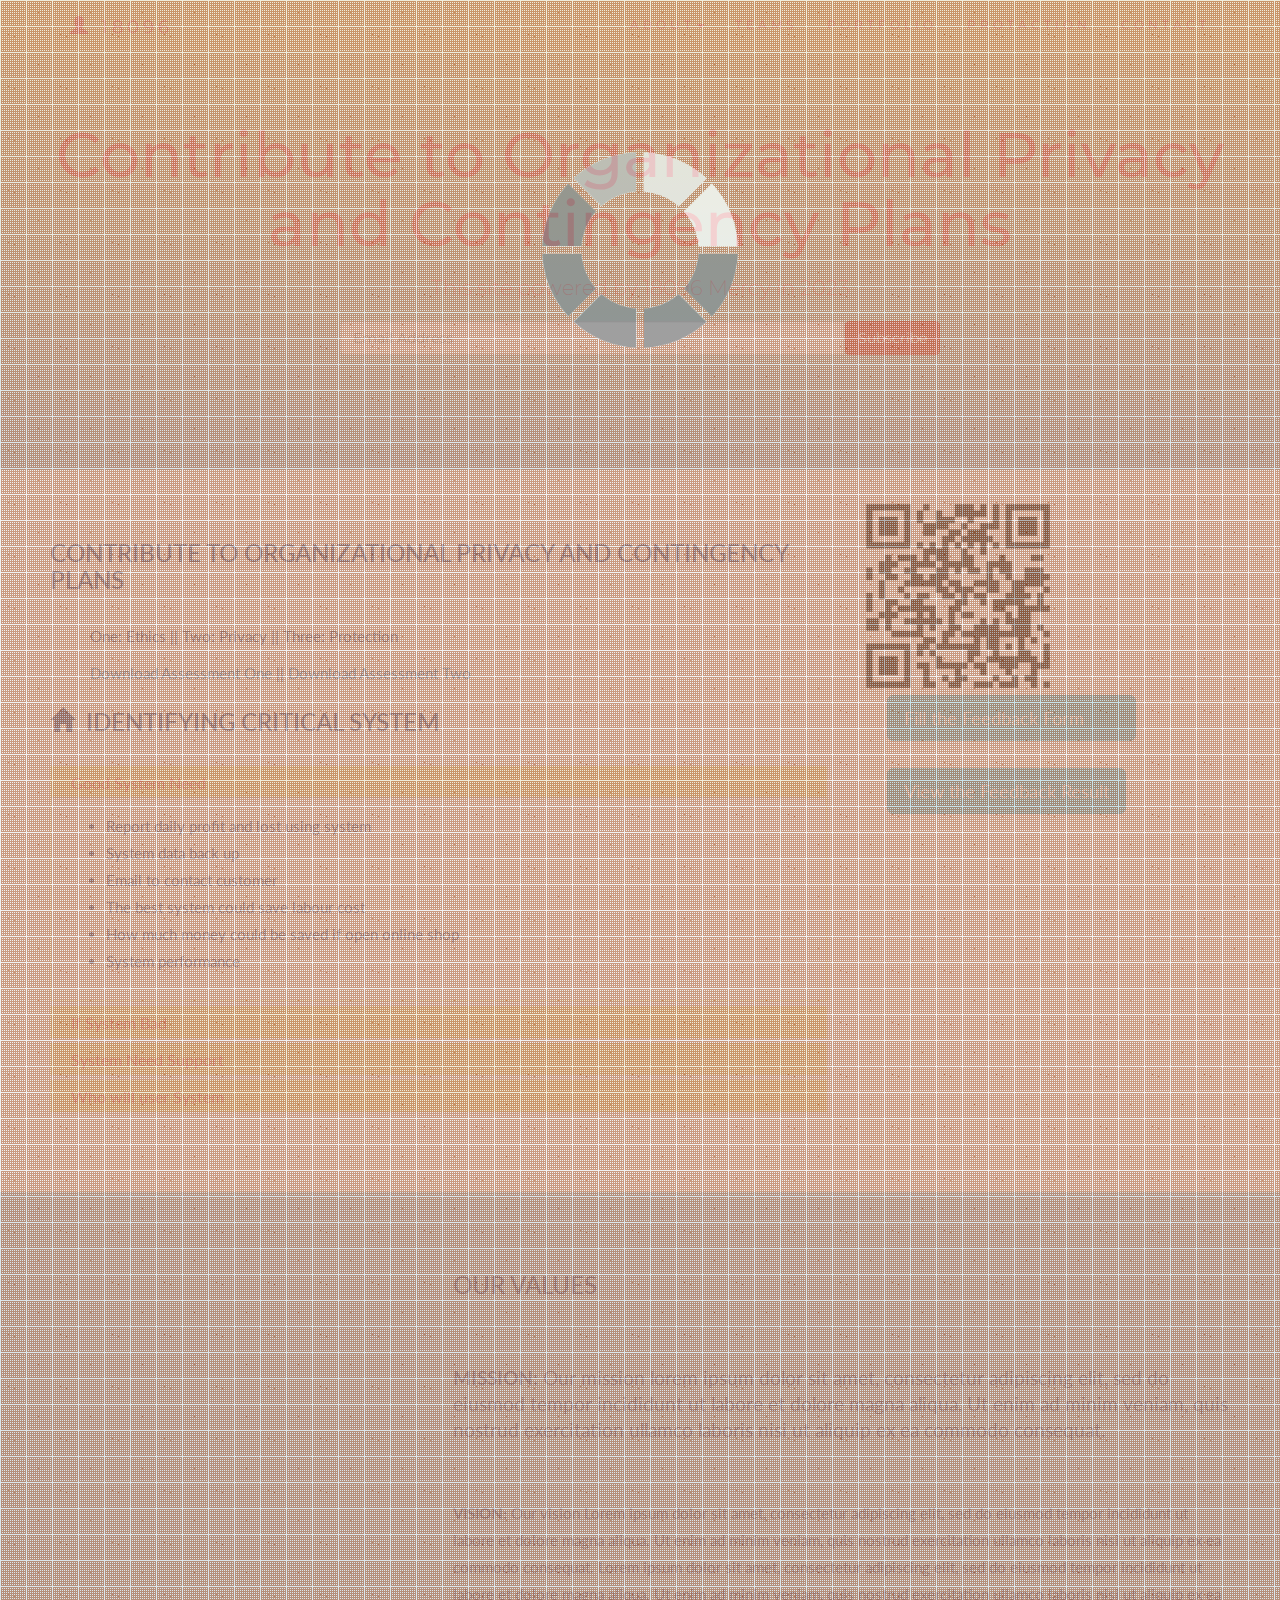
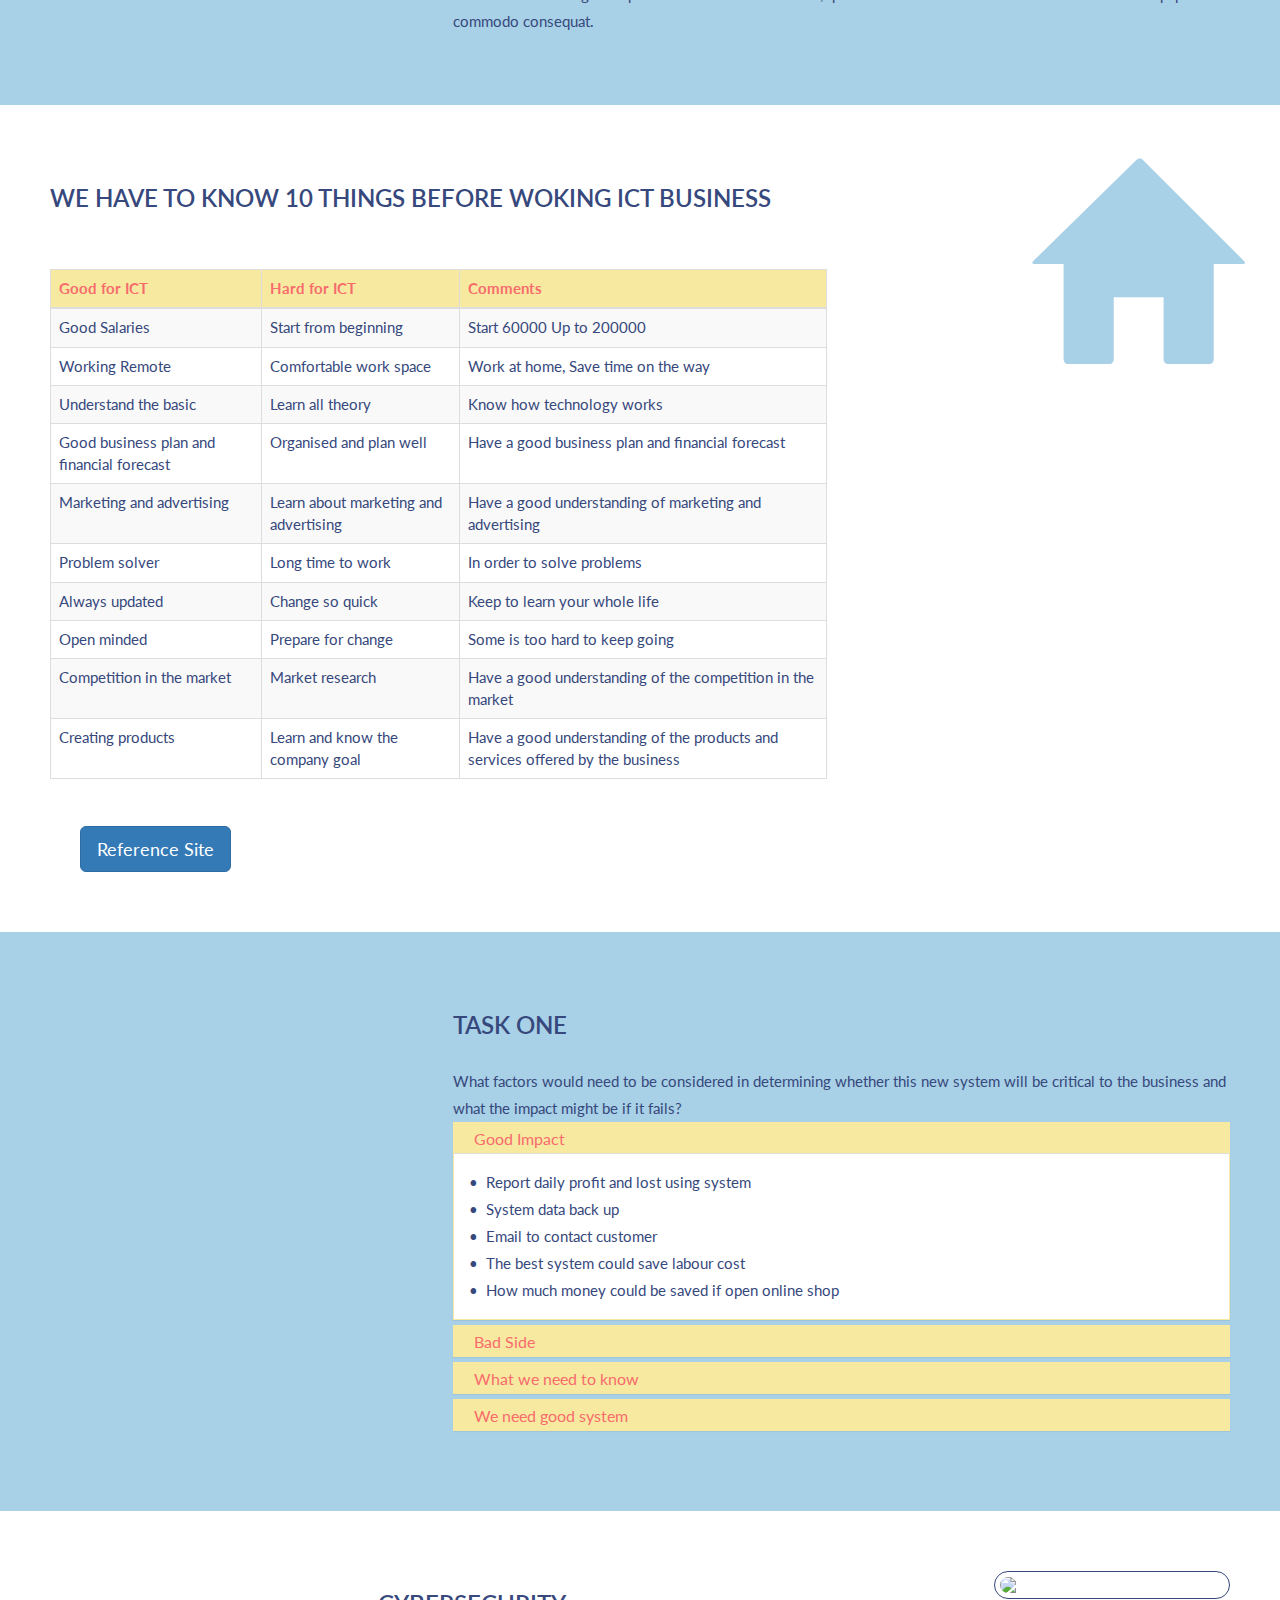
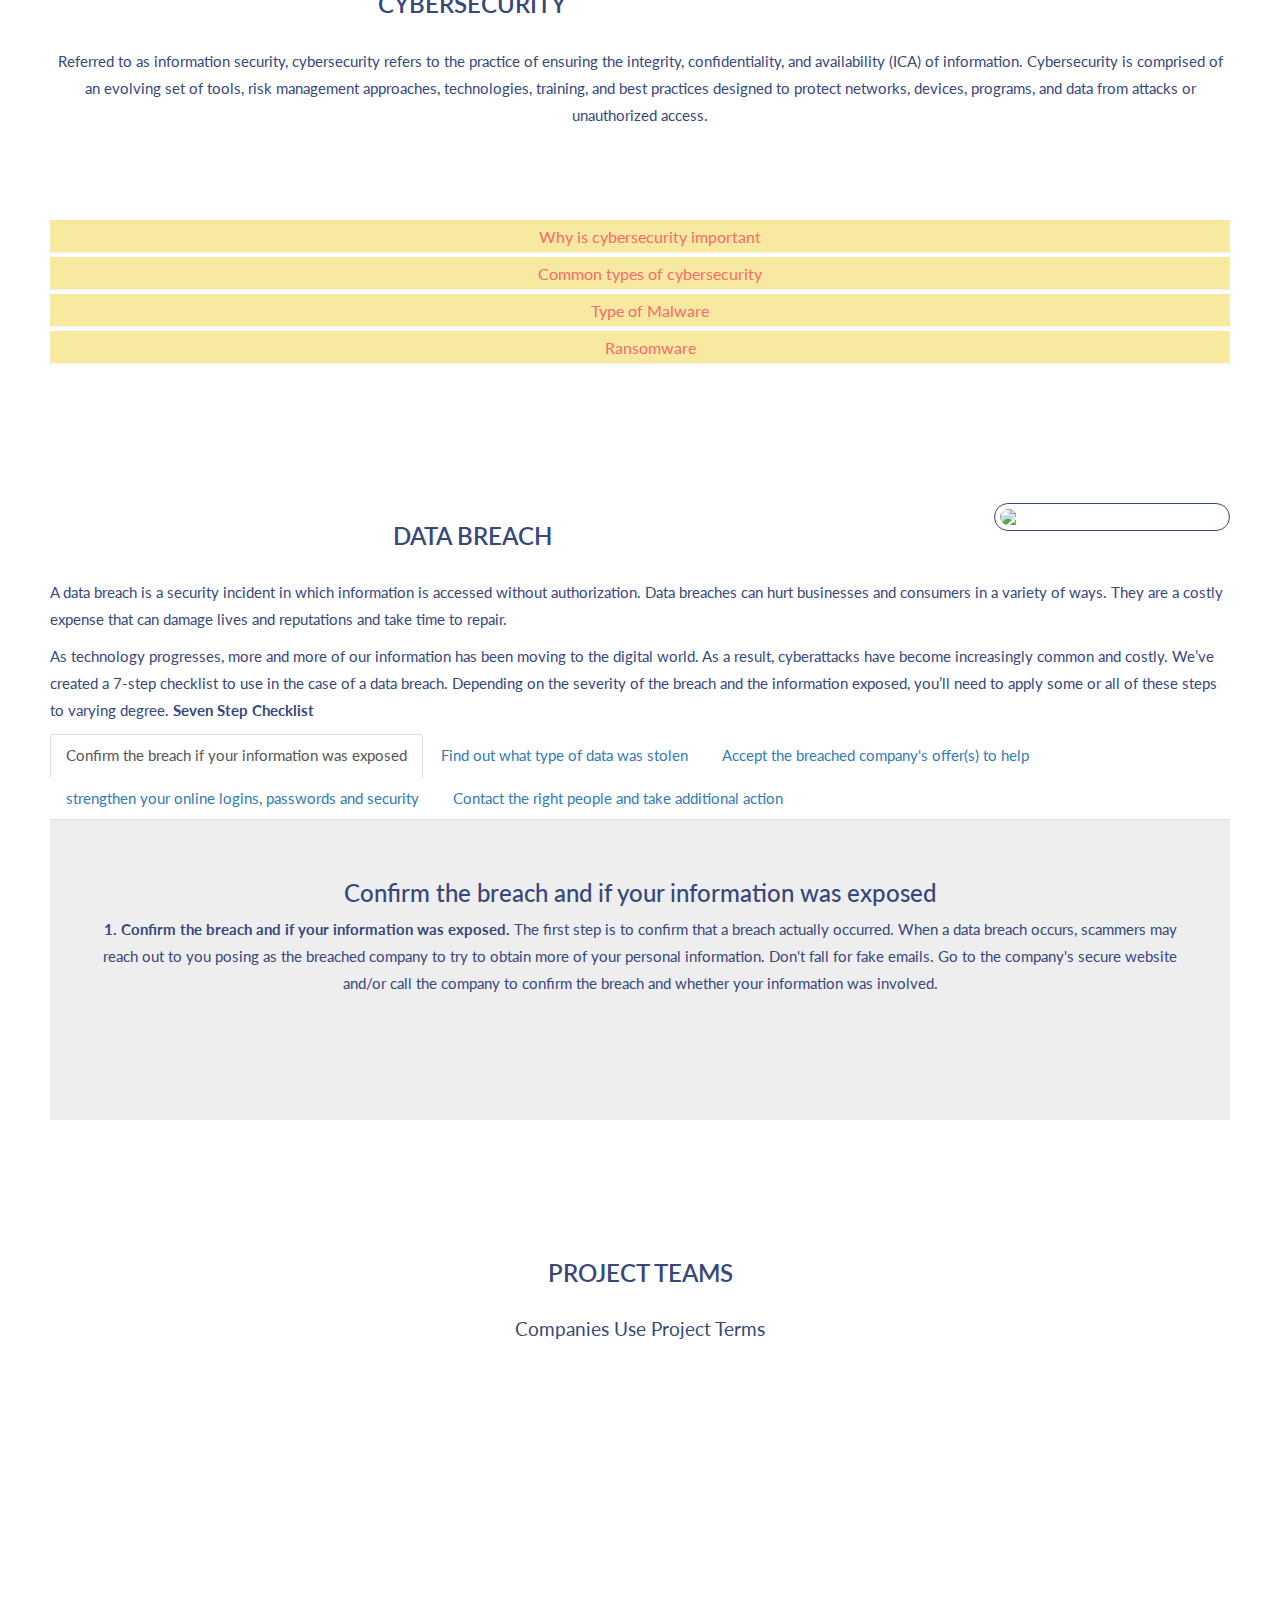
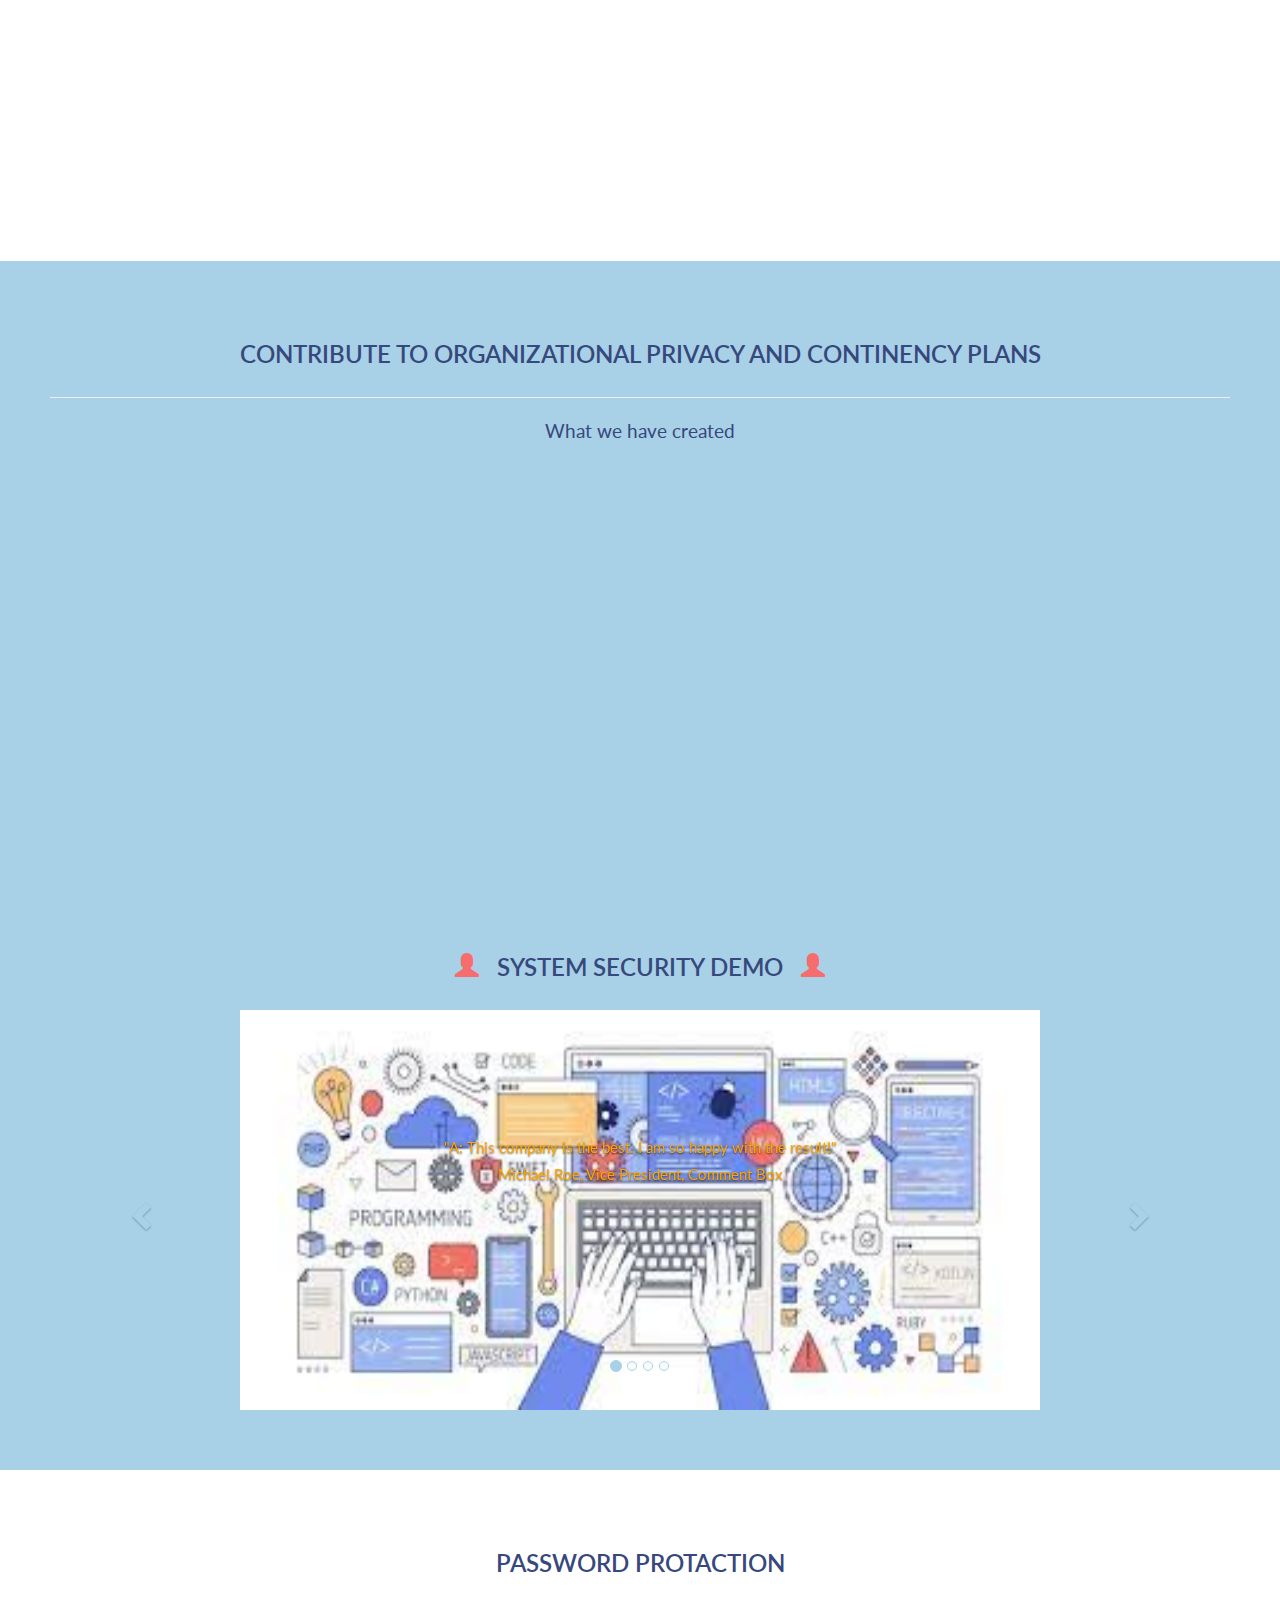
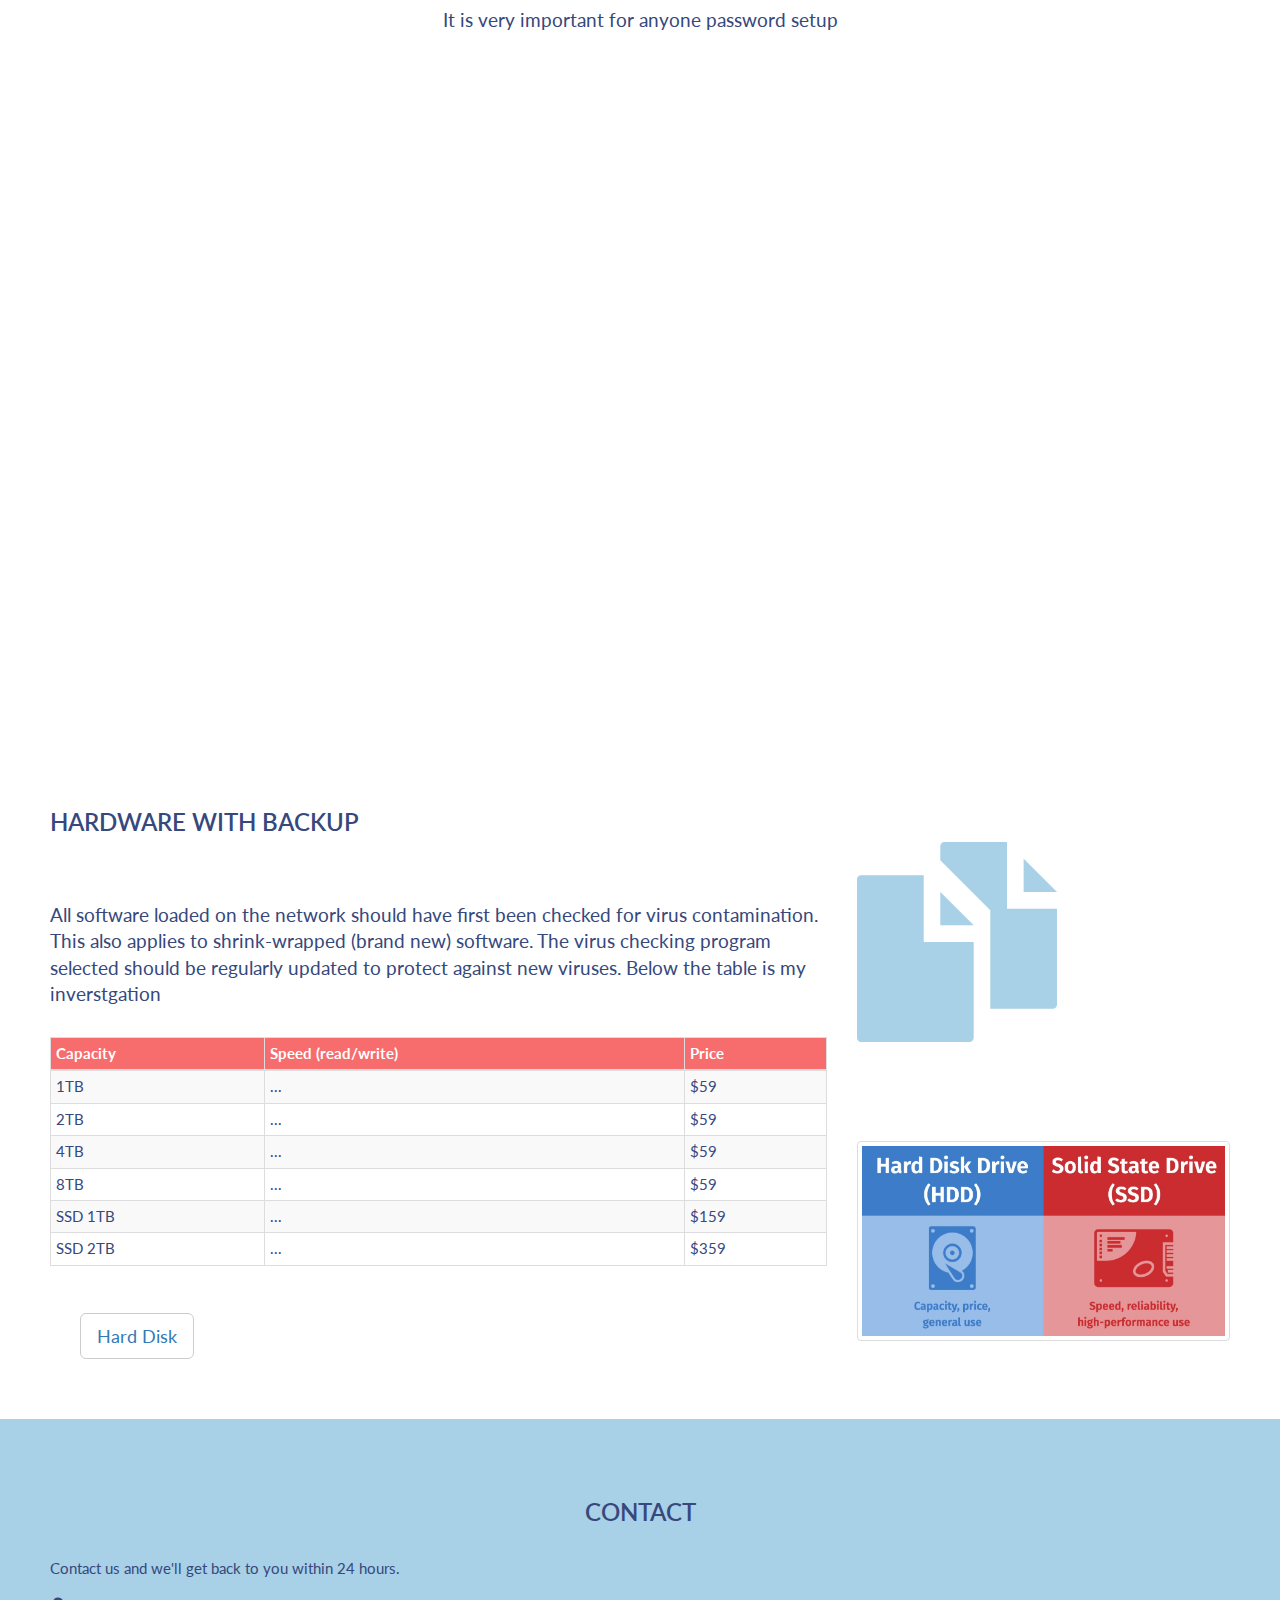
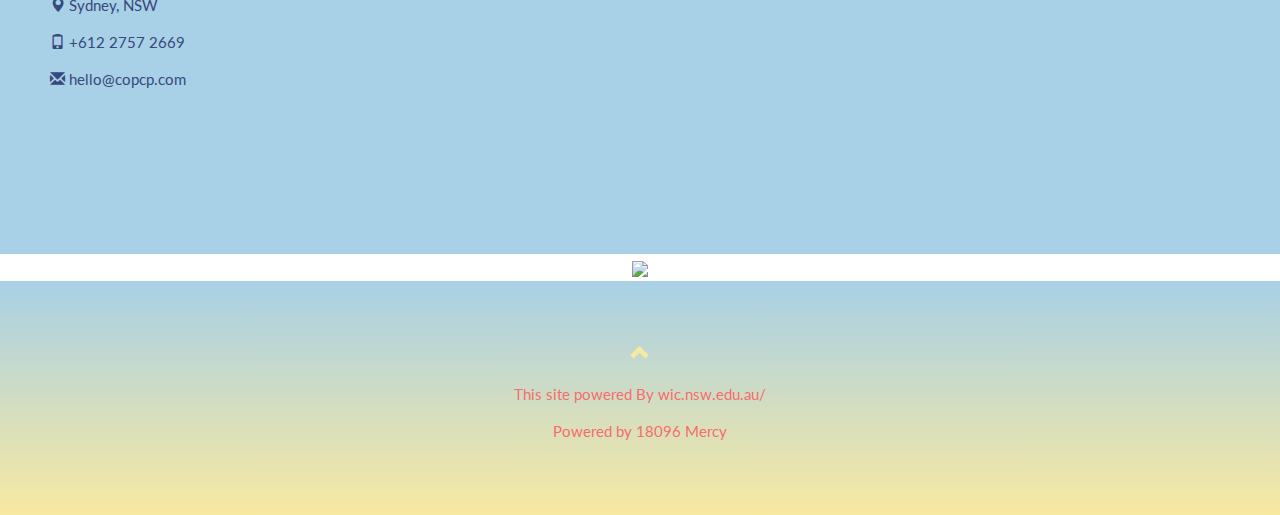
==== commit ce698480: "Add files via upload" ====
--- a/index.html
+++ b/index.html
@@ -90,11 +90,11 @@
       <ul>
         <li style="display: inline">
           <!-- <a href="/copcp/download/XXXXX_COPCP Assessment Task 1.docx" download>Download Assessment One</a>  || -->
-          <a href="download/XXXXX_COPCP Assessment Task 1.docx" download>Download Assessment One</a>  ||
+          <a href="download/18096_COPCP Assessment Task 1.docx" download>Download Assessment One</a>  ||
         </li>
         <li style="display: inline">
           <!-- <a href="/copcp/download/XXXXX_COPCP Assessment Task 2.docx" download>Download Assessment Two</a>  -->
-          <a href="download/XXXXX_COPCP Assessment Task 2.docx" download>Download Assessment Two</a>        </li>        
+          <a href="download/18096_COPCP Assessment Task 2.docx" download>Download Assessment Two</a>        </li>        
       </ul>    
       
      <h2> <span class="glyphicon glyphicon-home"></span>&nbsp;&nbsp;IDENTIFYING CRITICAL SYSTEM</h2>
@@ -113,7 +113,7 @@
               <li>Email to contact customer</li>
               <li>The best system could save labour cost</li>
               <li>How much money could be saved if open online shop</li>
-              <li>…</li>
+              <li>System performance</li>
             </ul>
             </div>
           </div>
@@ -130,7 +130,7 @@
               <li>If fail down, you will be lost all data</li>
               <li>Need some skill person to support your system</li>
               <li>It will cost online server</li>
-              <li>…</li>
+              <li>Bad performance</li>
              </ul>
             </div>
           </div>
@@ -142,9 +142,16 @@
             </h4>
           </div>
           <div id="collapse3" class="panel-collapse collapse">
-            <div class="panel-body">Lorem ipsum dolor sit amet, consectetur adipisicing elit,
-            sed do eiusmod tempor incididunt ut labore et dolore magna aliqua. Ut enim ad minim veniam,
-            quis nostrud exercitation ullamco laboris nisi ut aliquip ex ea commodo consequat.</div>
+            <div class="panel-body">
+              1. Security Audits: Security audits are used to identify areas of risk and vulnerabilities in a system. Audits can include assessments of system configuration, user access, patch management, and physical security.
+              
+              2. Vulnerability Assessments: Vulnerability assessments are used to identify potential weaknesses or vulnerabilities in a system. Assessments can include a review of the system architecture, system configurations, and security protocols.
+              
+              3. Penetration Testing: Penetration testing is used to identify weaknesses in a system by actively attempting to exploit it. Penetration testing can include testing for system vulnerabilities, bypassing authentication systems, and bypassing security controls.
+              
+              4. Risk Assessments: Risk assessments are used to identify potential risks to a system, such as data breaches, system outages, or malicious attacks. Risk assessments can include a review of system configurations, user access, and security protocols.
+              
+              5. Security Incident Response Plans: Security incident response plans are used to define the processes and procedures for responding to security incidents. Plans can include a list of contacts, procedures for responding to incidents, and procedures for mitigating damage.</div>
           </div>
         </div>
         <div class="panel panel-default">
@@ -156,9 +163,7 @@
           <div id="collapse4" class="panel-collapse collapse">
             <div class="panel-body">
             <img src="images/smile.webp" style="float:left; margin-right: 20px;" />
-            Lorem ipsum dolor sit amet, consectetur adipisicing elit,
-            sed do eiusmod tempor incididunt ut labore et dolore magna aliqua. Ut enim ad minim veniam,
-            quis nostrud exercitation ullamco laboris nisi ut aliquip ex ea commodo consequat.</div>
+            System administrators, IT professionals, and security professionals are typically the ones who will use the system in order to identify critical systems. They will use the system to monitor the system for any suspicious activity and to identify potential weaknesses or vulnerabilities in the system. They will also use the system to audit the system and ensure that it is secure and compliant with relevant security policies.</div>
           </div>
         </div>
       </div> 
@@ -197,21 +202,23 @@
         <h2>We have to know 10 things before woking ICT business</h2><br>
         <table class="table table-bordered table-hover table-striped">
             <thead>
-              <tr style="background-color: #f8e9a1; color: white;">
+              <tr style="background-color: #f8e9a1; color: #f76c6c;">
                 <th>Good for ICT</th>
                 <th>Hard for ICT</th>
                 <th>Comments</th>
               </tr>
             </thead>
             <tbody>
-              <tr><td>Good Salaries</td>     <td>...</td>    <td>Start 60000 Up to 200000</td>   </tr>
-              <tr><td>Working Remote</td>    <td>...</td>    <td>Work at home, Save time on the way</td>   </tr>
-              <tr><td>...</td>  <td>...</td>   <td>...</td>   </tr>
-              <tr><td>...</td>  <td>...</td>   <td>...</td>   </tr>
-              <tr><td>...</td>  <td>...</td>   <td>...</td>   </tr>
-              <tr><td>...</td>  <td>Long time to work</td>    <td>In order to solve problems</td>   </tr>
-              <tr><td>...</td>  <td>Change so quick</td>      <td>Keep to learn your whole life</td>   </tr>
-              <tr><td>...</td>  <td>Prepare for change</td>   <td>Some is too hard to keep going</td>   </tr>
+              <tr><td>Good Salaries</td>     <td>Start from beginning</td>    <td>Start 60000 Up to 200000</td>   </tr>
+              <tr><td>Working Remote</td>    <td>Comfortable work space</td>    <td>Work at home, Save time on the way</td>   </tr>
+              <tr><td>Understand the basic</td>  <td>Learn all theory</td>   <td>Know how technology works</td>   </tr>
+              <tr><td>Good business plan and financial forecast</td>  <td>Organised and plan well</td>   <td>Have a good business plan and financial forecast</td>   </tr>
+              <tr><td>Marketing and advertising</td>  <td>Learn about marketing and advertising</td>   <td>Have a good understanding of marketing and advertising</td>   </tr>
+              <tr><td>Problem solver</td>  <td>Long time to work</td>    <td>In order to solve problems</td>   </tr>
+              <tr><td>Always updated</td>  <td>Change so quick</td>      <td>Keep to learn your whole life</td>   </tr>
+              <tr><td>Open minded</td>  <td>Prepare for change</td>   <td>Some is too hard to keep going</td>   </tr>
+              <tr><td>Competition in the market</td>  <td>Market research</td>   <td>Have a good understanding of the competition in the market</td>   </tr>
+              <tr><td>Creating products</td>  <td>Learn and know the company goal</td>   <td>Have a good understanding of the products and services offered by the business</td>   </tr>
              
             </tbody>
         </table>
@@ -249,7 +256,7 @@
               •	&nbsp;System data back up<br />
               •	&nbsp;Email to contact customer<br />
               •	&nbsp;The best system could save labour cost<br />
-              •	&nbsp;How much money could be saved if open online shop
+              •	&nbsp;How much money could be saved if open online shop<br />
             </div>
           </div>
         </div>
@@ -262,10 +269,10 @@
           <div id="collapse2" class="panel-collapse collapse">
             <div class="panel-body">
               •	&nbsp;If fail down, you will be lost customer<br />
-              •	&nbsp;Contact your customer will be troble<br />
+              •	&nbsp;Contact your customer will be trouble<br />
               •	&nbsp;Keep going down<br />
               •	&nbsp;Cost support and upgrade<br />
-              •	&nbsp;...
+              •	&nbsp;Bad reputation for the business<br />
             </div>
           </div>
         </div>
@@ -314,9 +321,7 @@
           </h4>
         </div>
         <div id="collapse11" class="panel-collapse collapse">
-          <div class="panel-body">Lorem ipsum dolor sit amet, consectetur adipisicing elit,
-          sed do eiusmod tempor incididunt ut labore et dolore magna aliqua. Ut enim ad minim veniam,
-          quis nostrud exercitation ullamco laboris nisi ut aliquip ex ea commodo consequat.</div>
+          <div class="panel-body">Cybersecurity is important because it protects an organization’s data, systems, and networks from malicious attacks, data breaches, and other cyber threats. Cybersecurity measures can help protect an organization’s confidential data, such as customer information, and can help prevent unauthorized access to the organization’s network and systems. Cybersecurity also helps ensure the integrity of the organization’s data and systems, as well as the continuity of its operations.</div>
         </div>
       </div>
       <div class="panel panel-default">
@@ -326,9 +331,15 @@
           </h4>
         </div>
         <div id="collapse22" class="panel-collapse collapse">
-          <div class="panel-body">Lorem ipsum dolor sit amet, consectetur adipisicing elit,
-          sed do eiusmod tempor incididunt ut labore et dolore magna aliqua. Ut enim ad minim veniam,
-          quis nostrud exercitation ullamco laboris nisi ut aliquip ex ea commodo consequat.</div>
+          <div class="panel-body">1. Firewalls: Firewalls are used to protect networks from malicious activity by restricting access to the network. Firewalls can be used to block malicious traffic, filter out malicious content, and monitor activity on the network.
+
+            2. Intrusion Detection and Prevention Systems: Intrusion detection and prevention systems (IDPS) are used to detect and prevent malicious activity on the network. An IDPS can detect suspicious activity and alert the system administrator or security team when something suspicious is detected.
+            
+            3. Encryption: Encryption is used to protect data by making it unreadable to unauthorized users. Encryption can be used to protect data at rest, data in transit, and data in use.
+            
+            4. Access Control: Access control is used to control access to networks and systems by authorizing or denying access based on a set of rules. Access control systems can be used to grant or revoke access to system resources based on a user’s identity or role.
+            
+            5. Identity and Access Management: Identity and access management (IAM) is used to manage the identities of users on a network or system. IAM systems can be used to create and maintain user accounts, manage user permissions, and authenticate users.</div>
         </div>
       </div>
       <div class="panel panel-default">
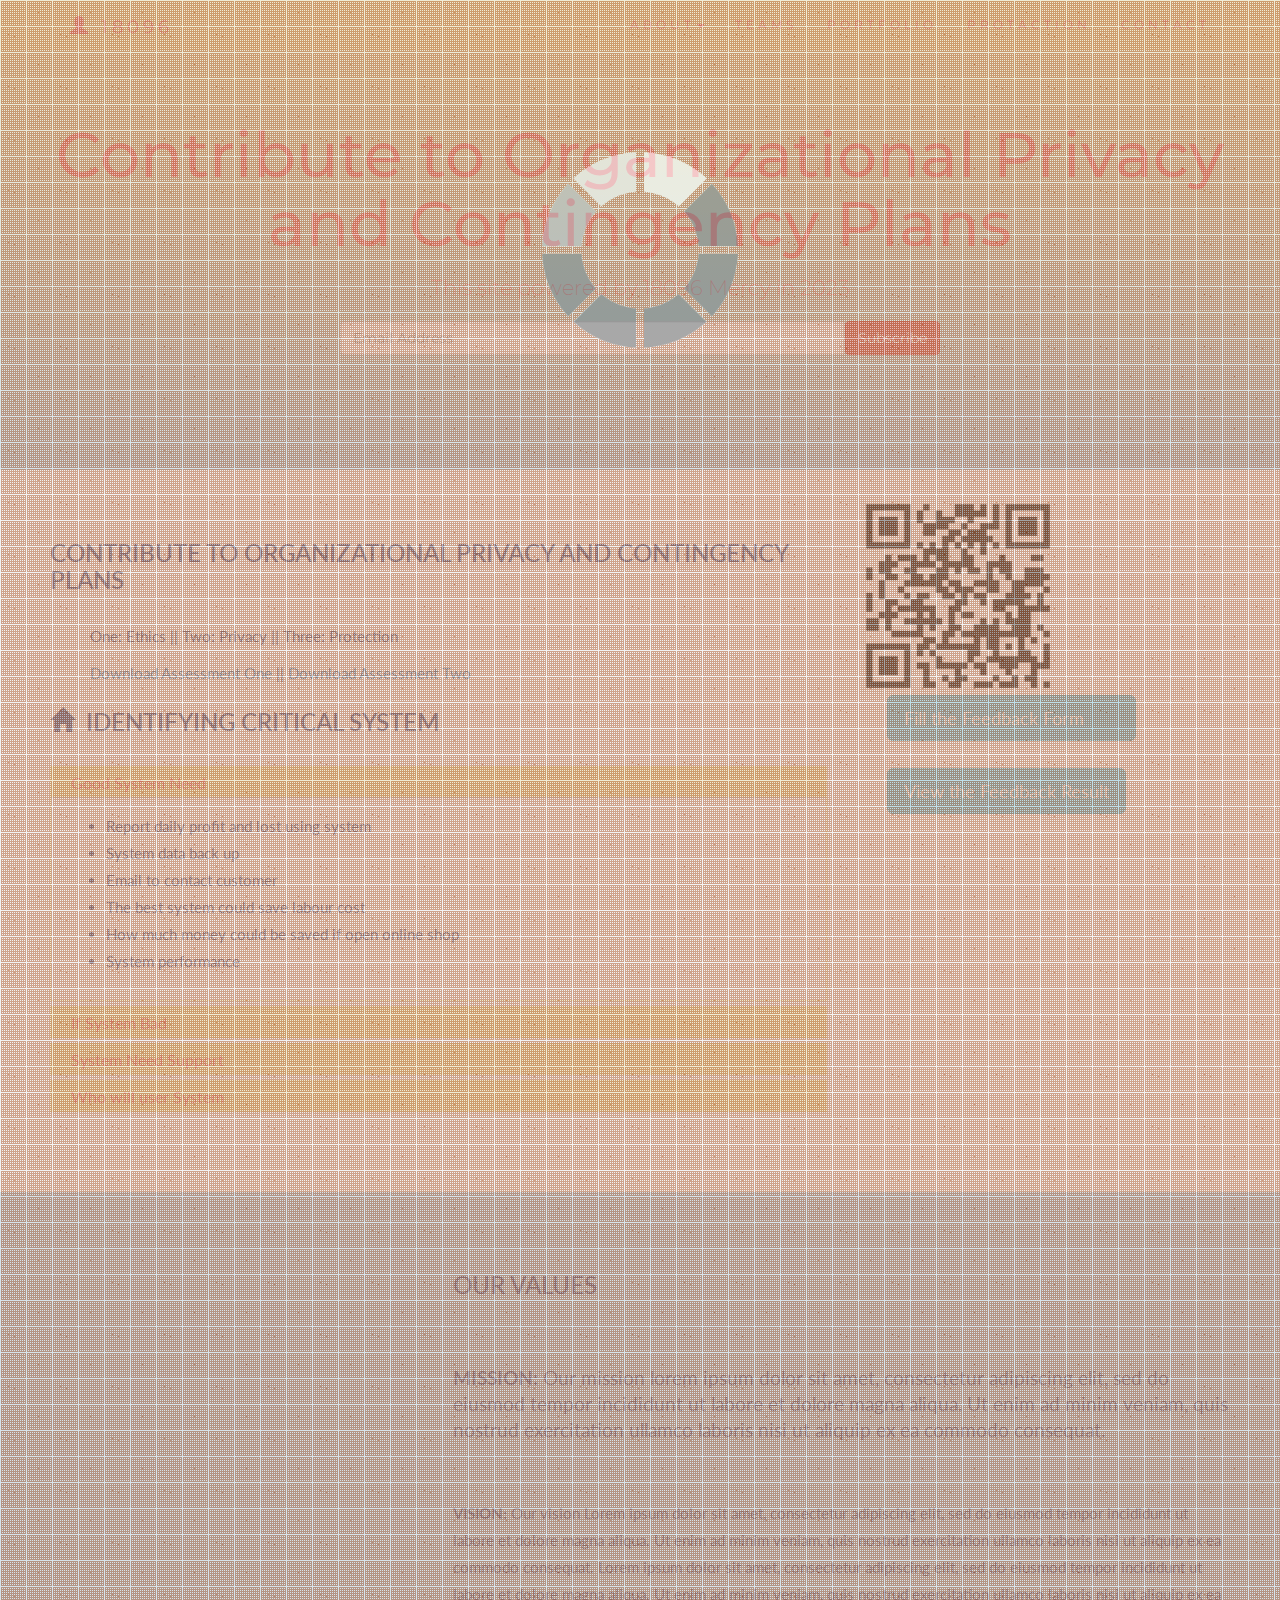
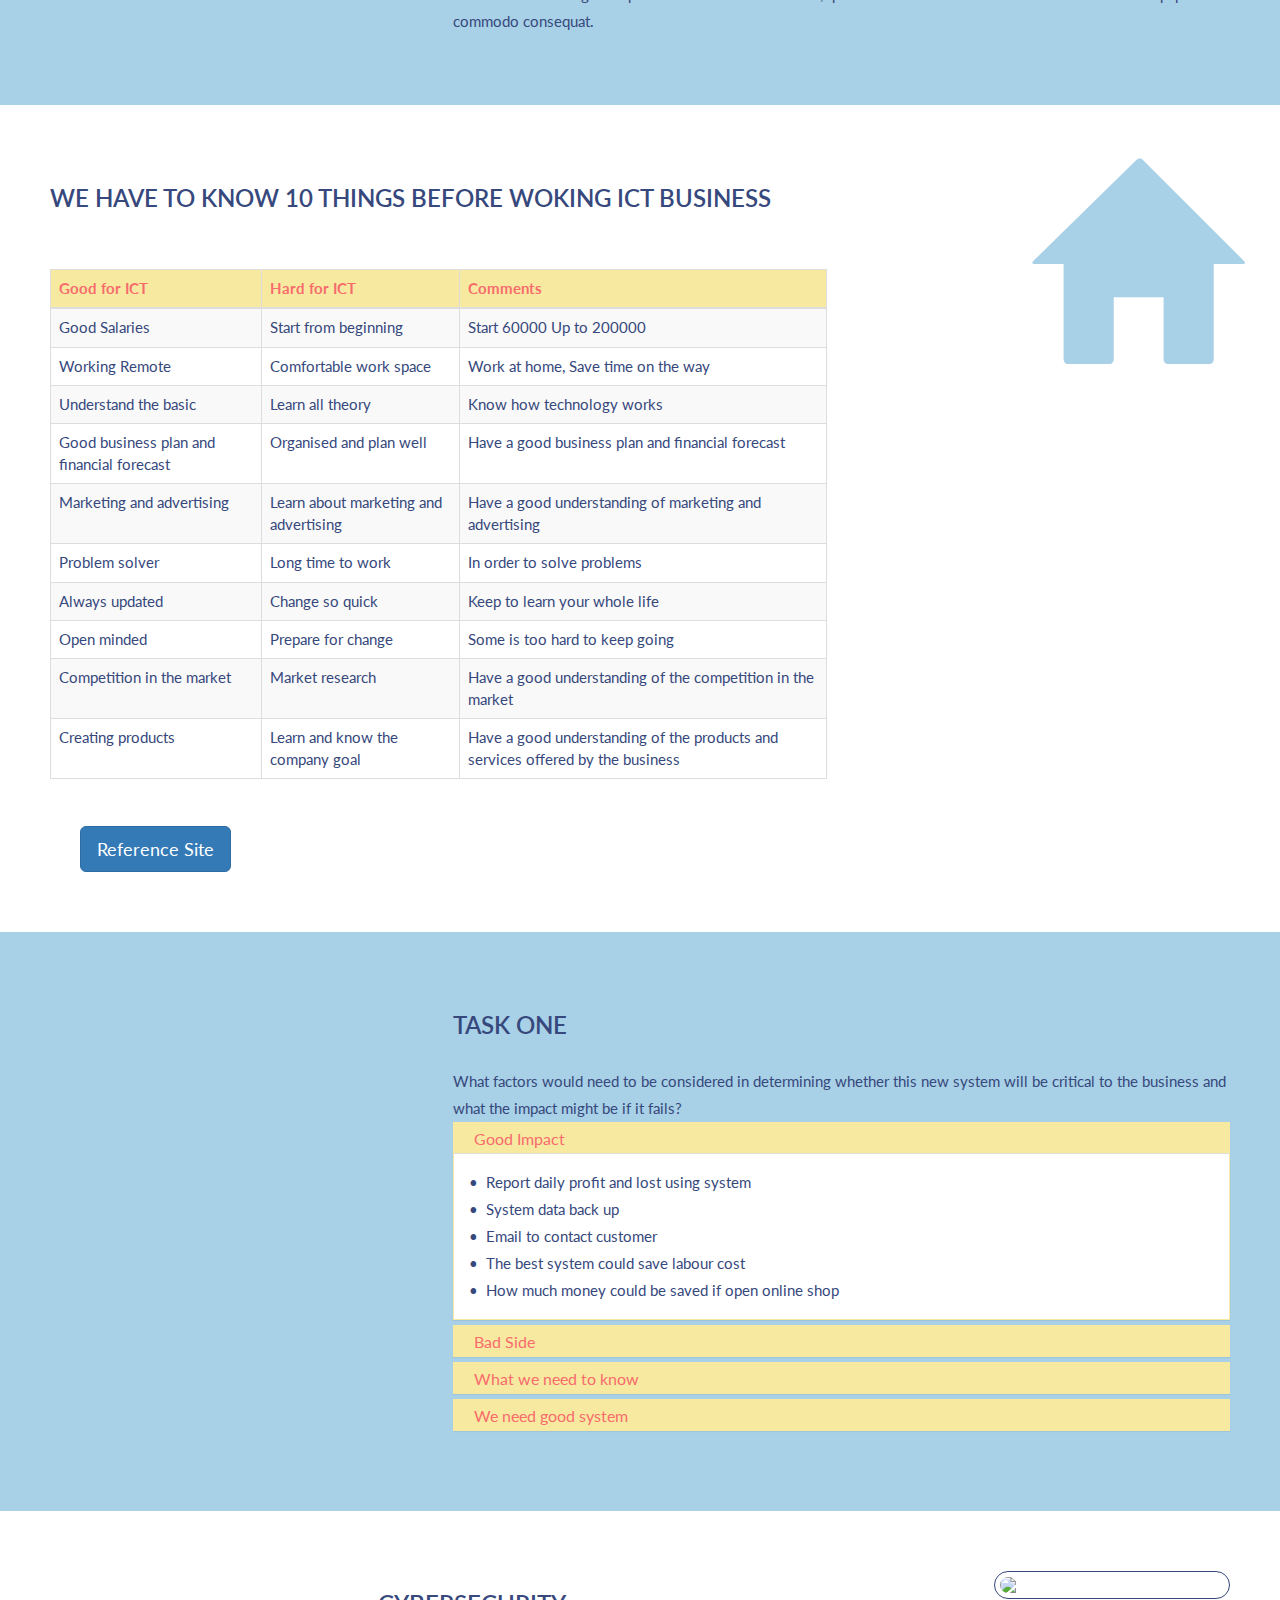
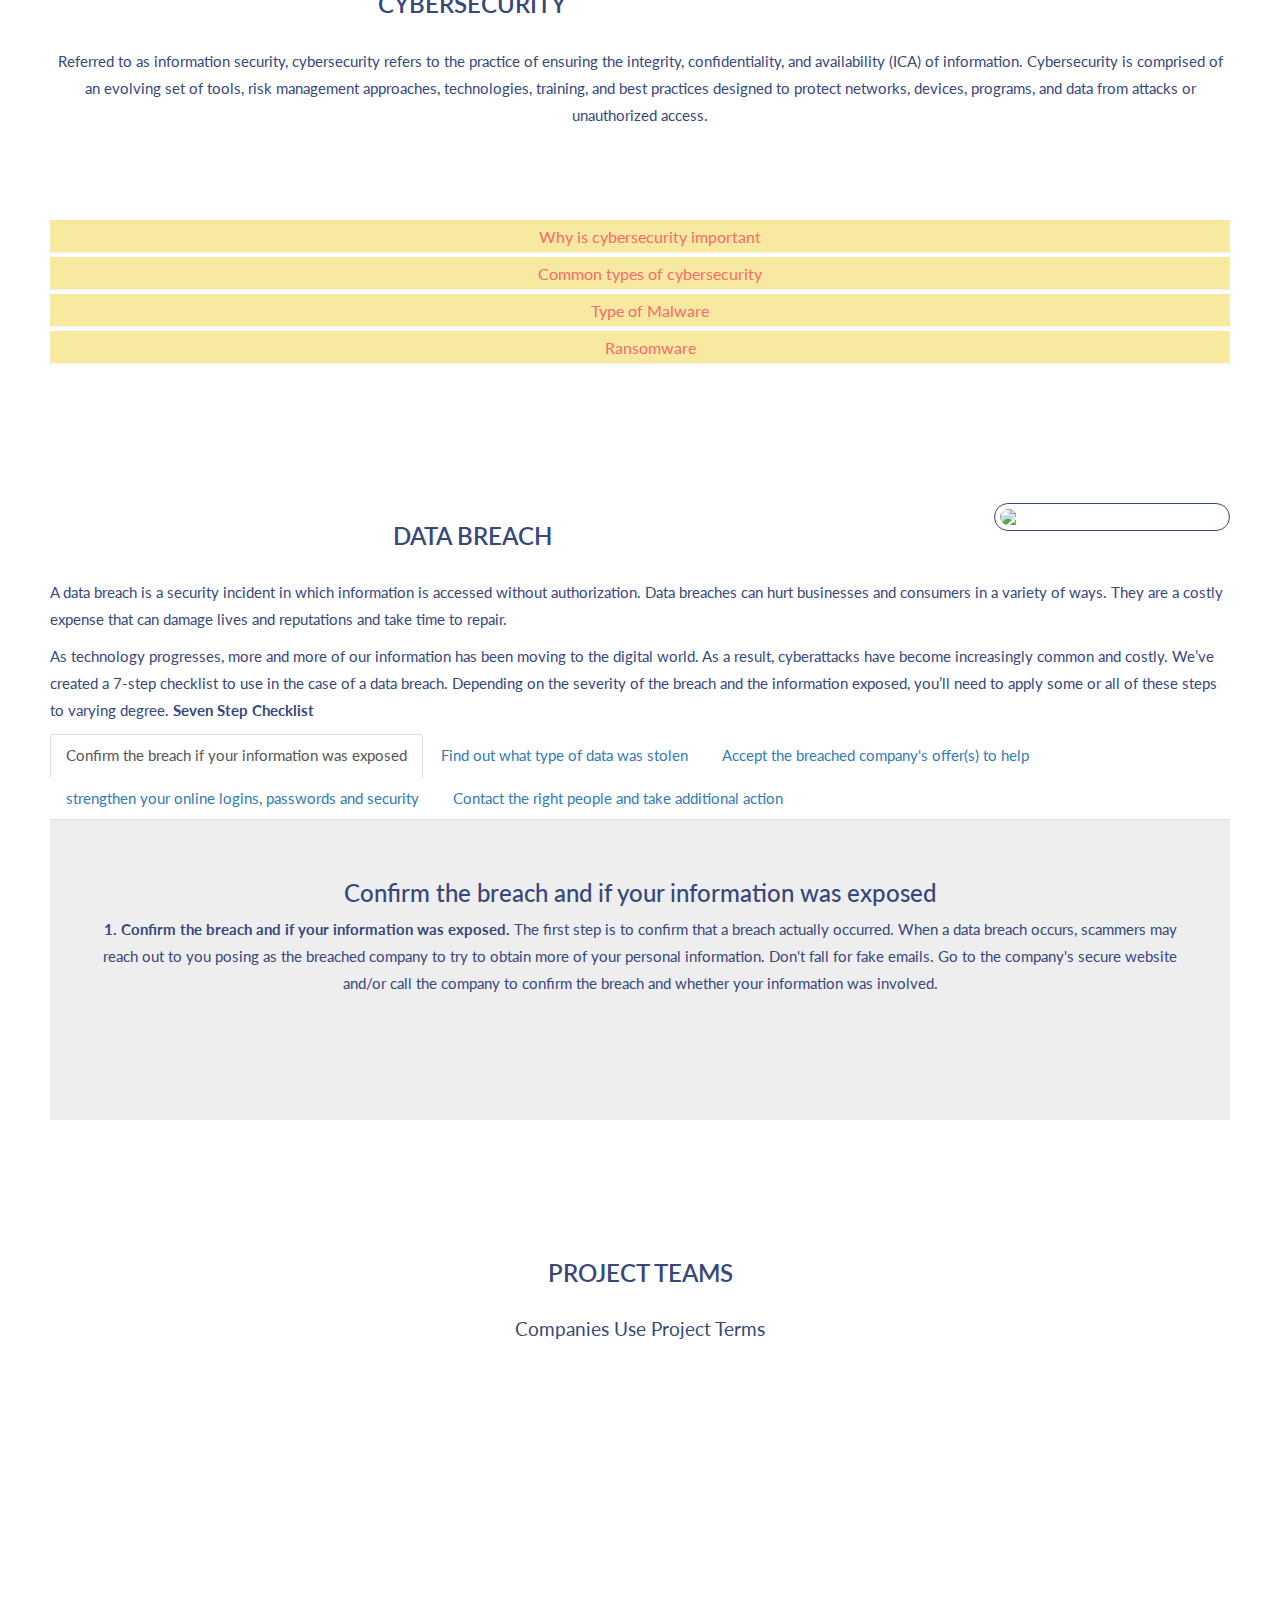
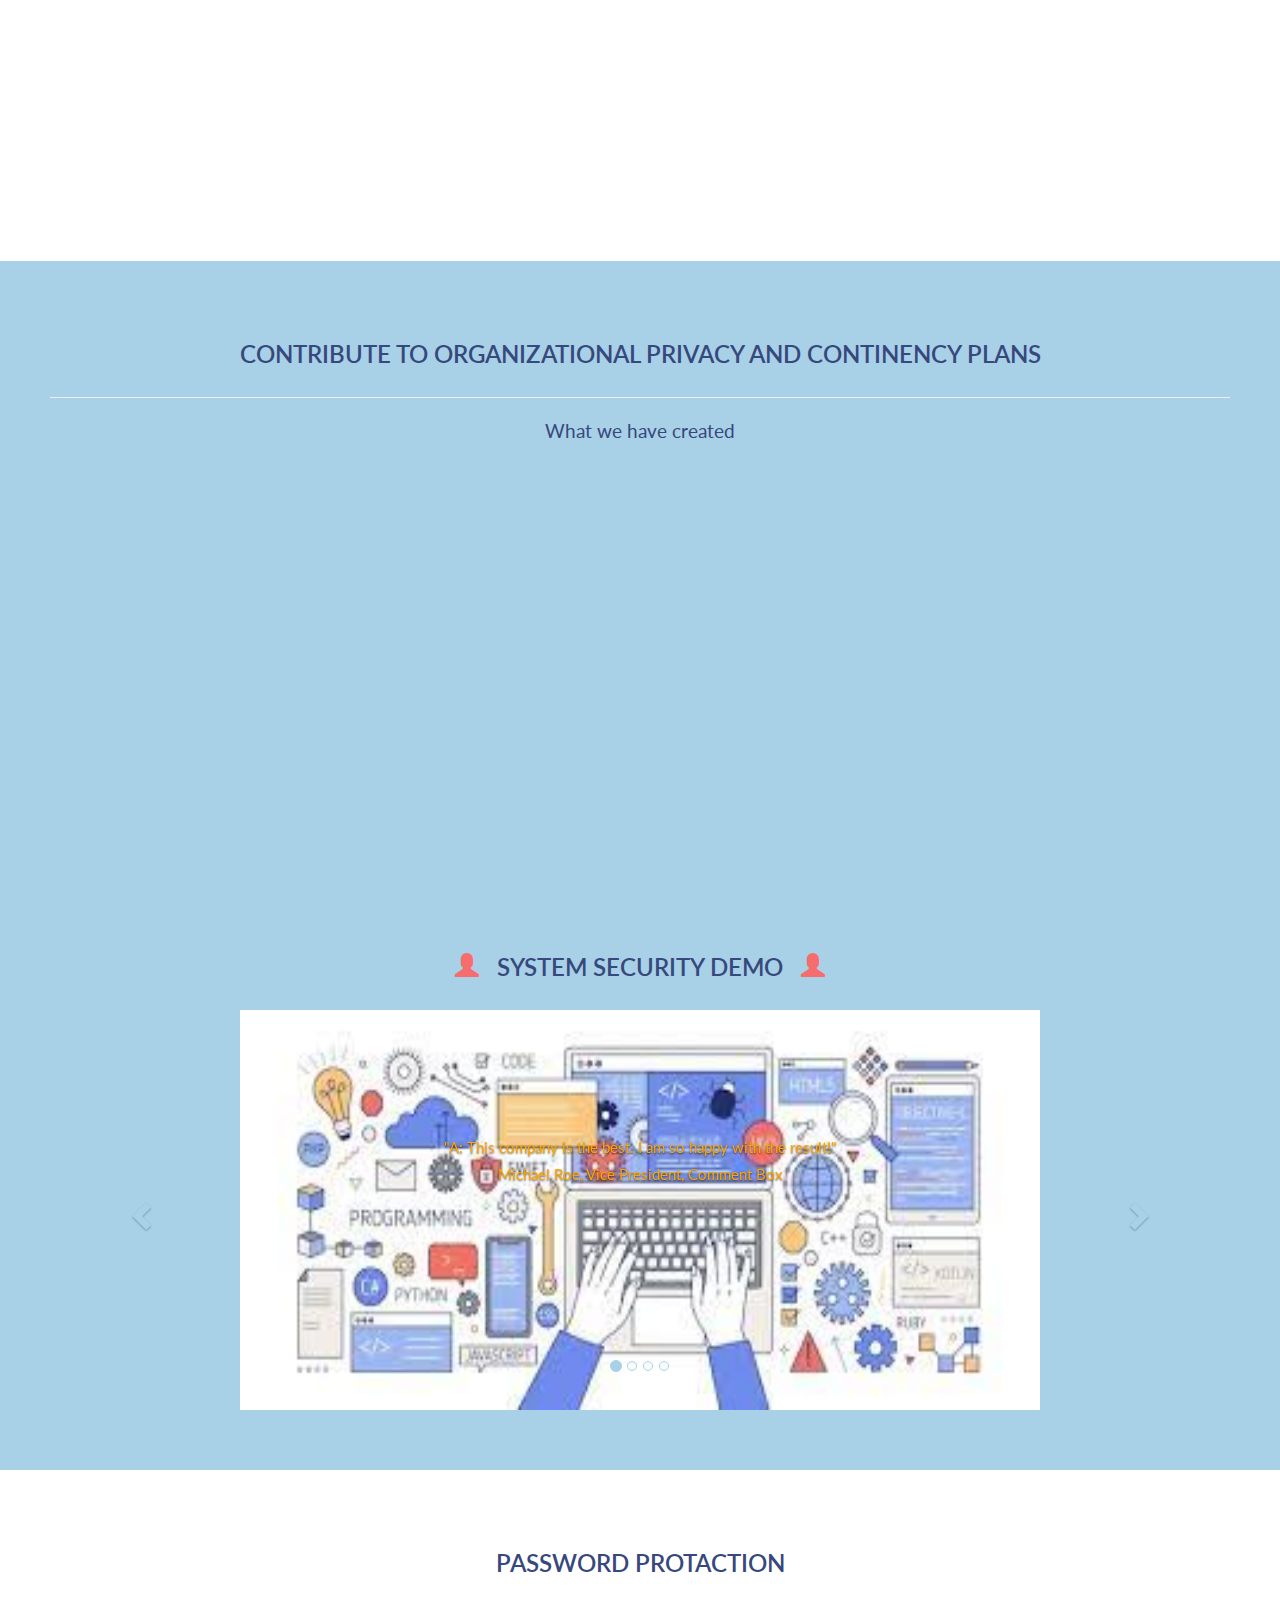
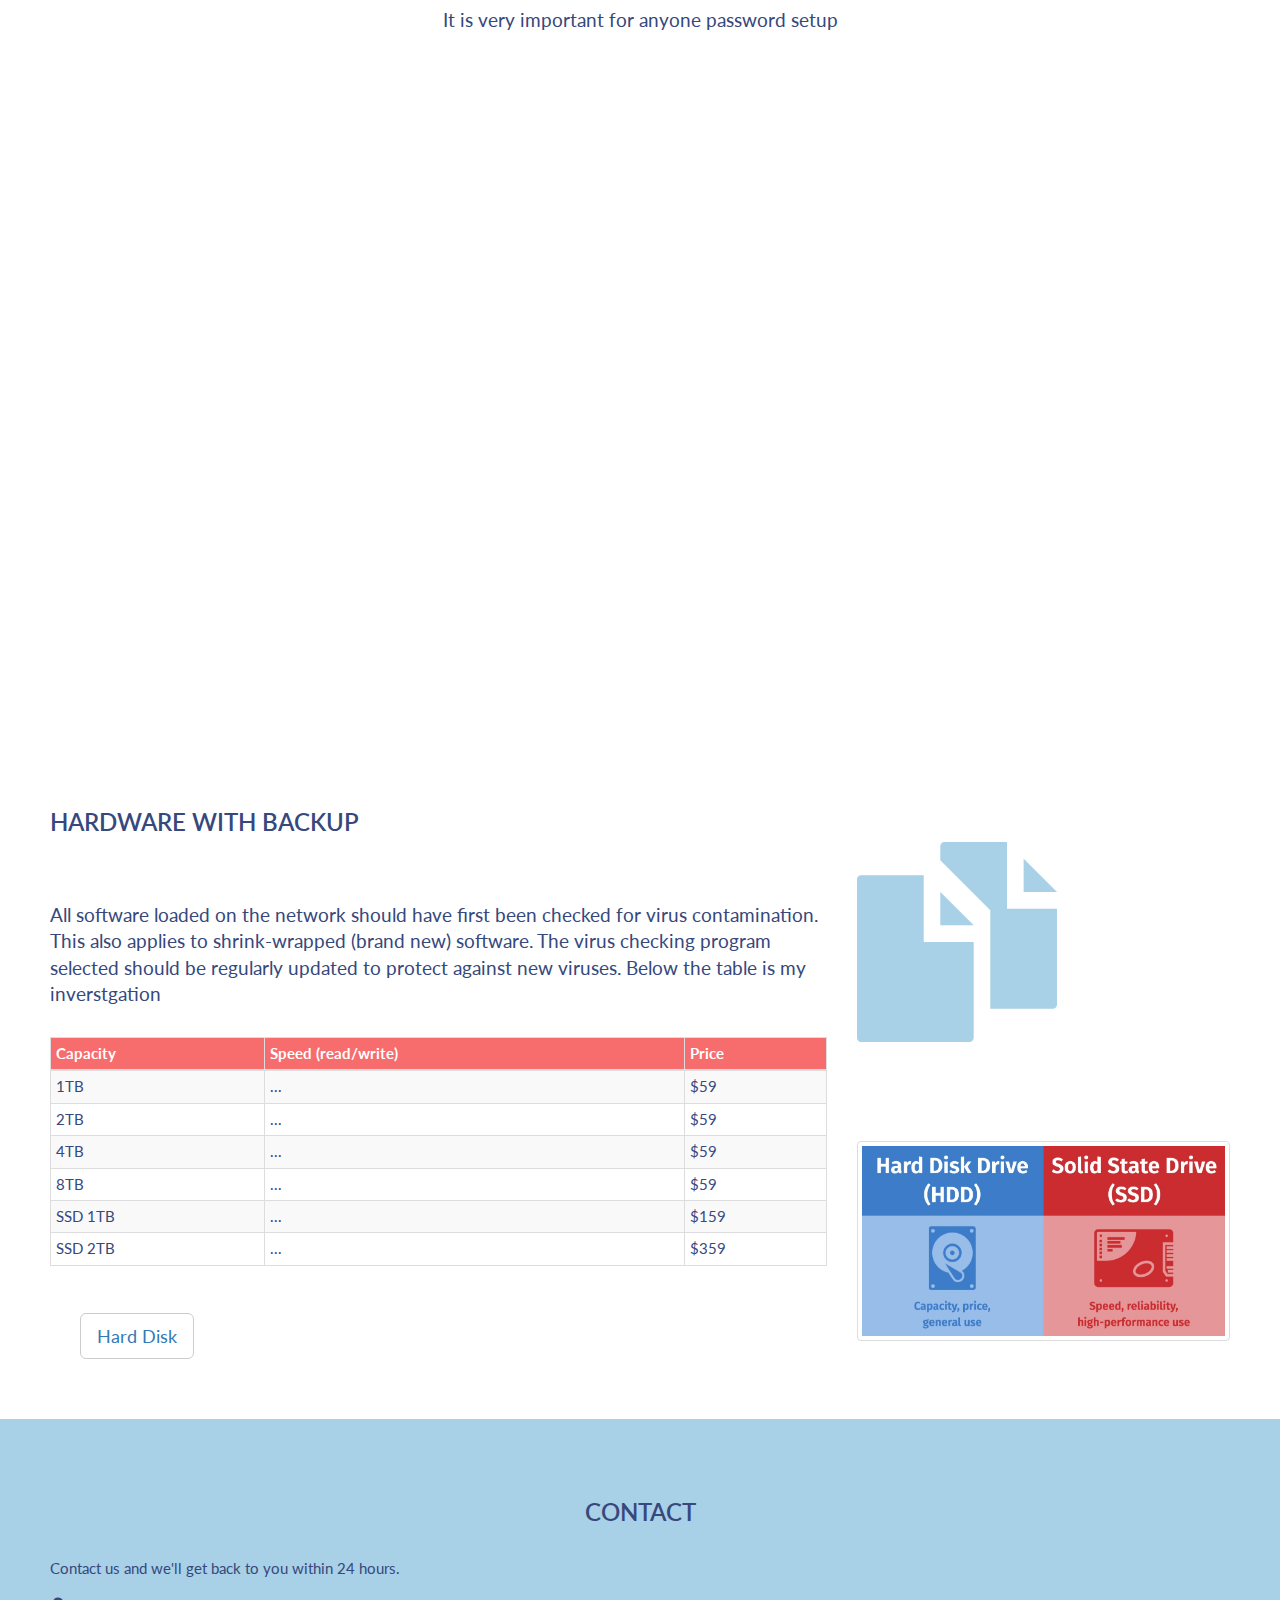
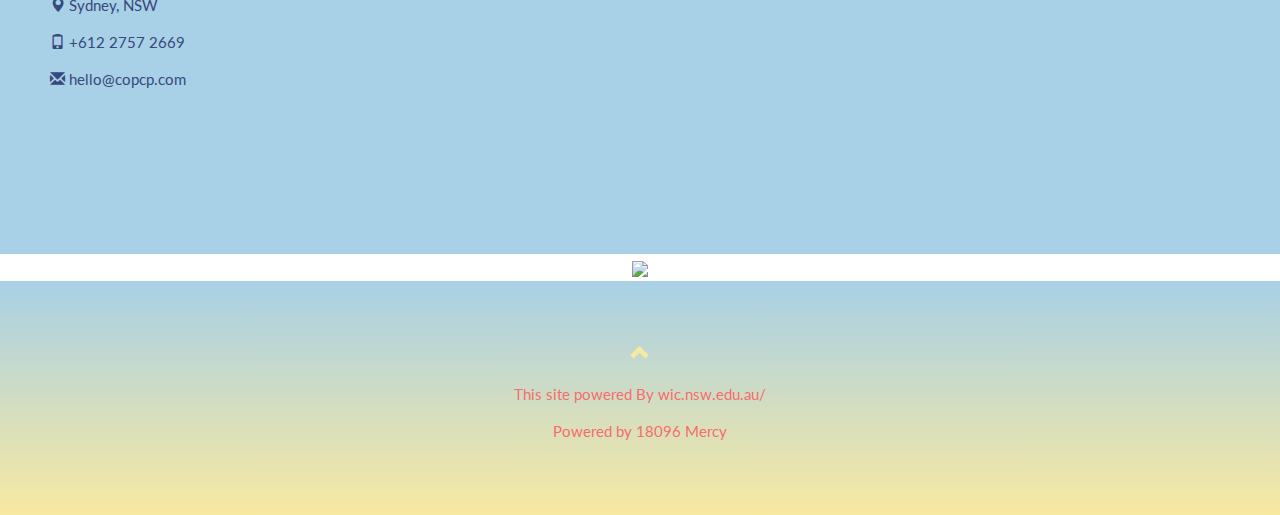
==== commit 7783c796: "Update index.html" ====
--- a/index.html
+++ b/index.html
@@ -90,11 +90,11 @@
       <ul>
         <li style="display: inline">
           <!-- <a href="/copcp/download/XXXXX_COPCP Assessment Task 1.docx" download>Download Assessment One</a>  || -->
-          <a href="download/18096_COPCP Assessment Task 1.docx" download>Download Assessment One</a>  ||
+          <a href="/COPCP180962023/download/18096_COPCP Assessment Task 1.docx" download>Download Assessment One</a>  ||
         </li>
         <li style="display: inline">
           <!-- <a href="/copcp/download/XXXXX_COPCP Assessment Task 2.docx" download>Download Assessment Two</a>  -->
-          <a href="download/18096_COPCP Assessment Task 2.docx" download>Download Assessment Two</a>        </li>        
+          <a href="/COPCP180962023/download/18096_COPCP Assessment Task 2.docx" download>Download Assessment Two</a>        </li>        
       </ul>    
       
      <h2> <span class="glyphicon glyphicon-home"></span>&nbsp;&nbsp;IDENTIFYING CRITICAL SYSTEM</h2>
@@ -750,4 +750,4 @@
 </body>
 <!-- Load external JavaScript -->
 <script src="scripts.js"></script>
-</html>+</html>
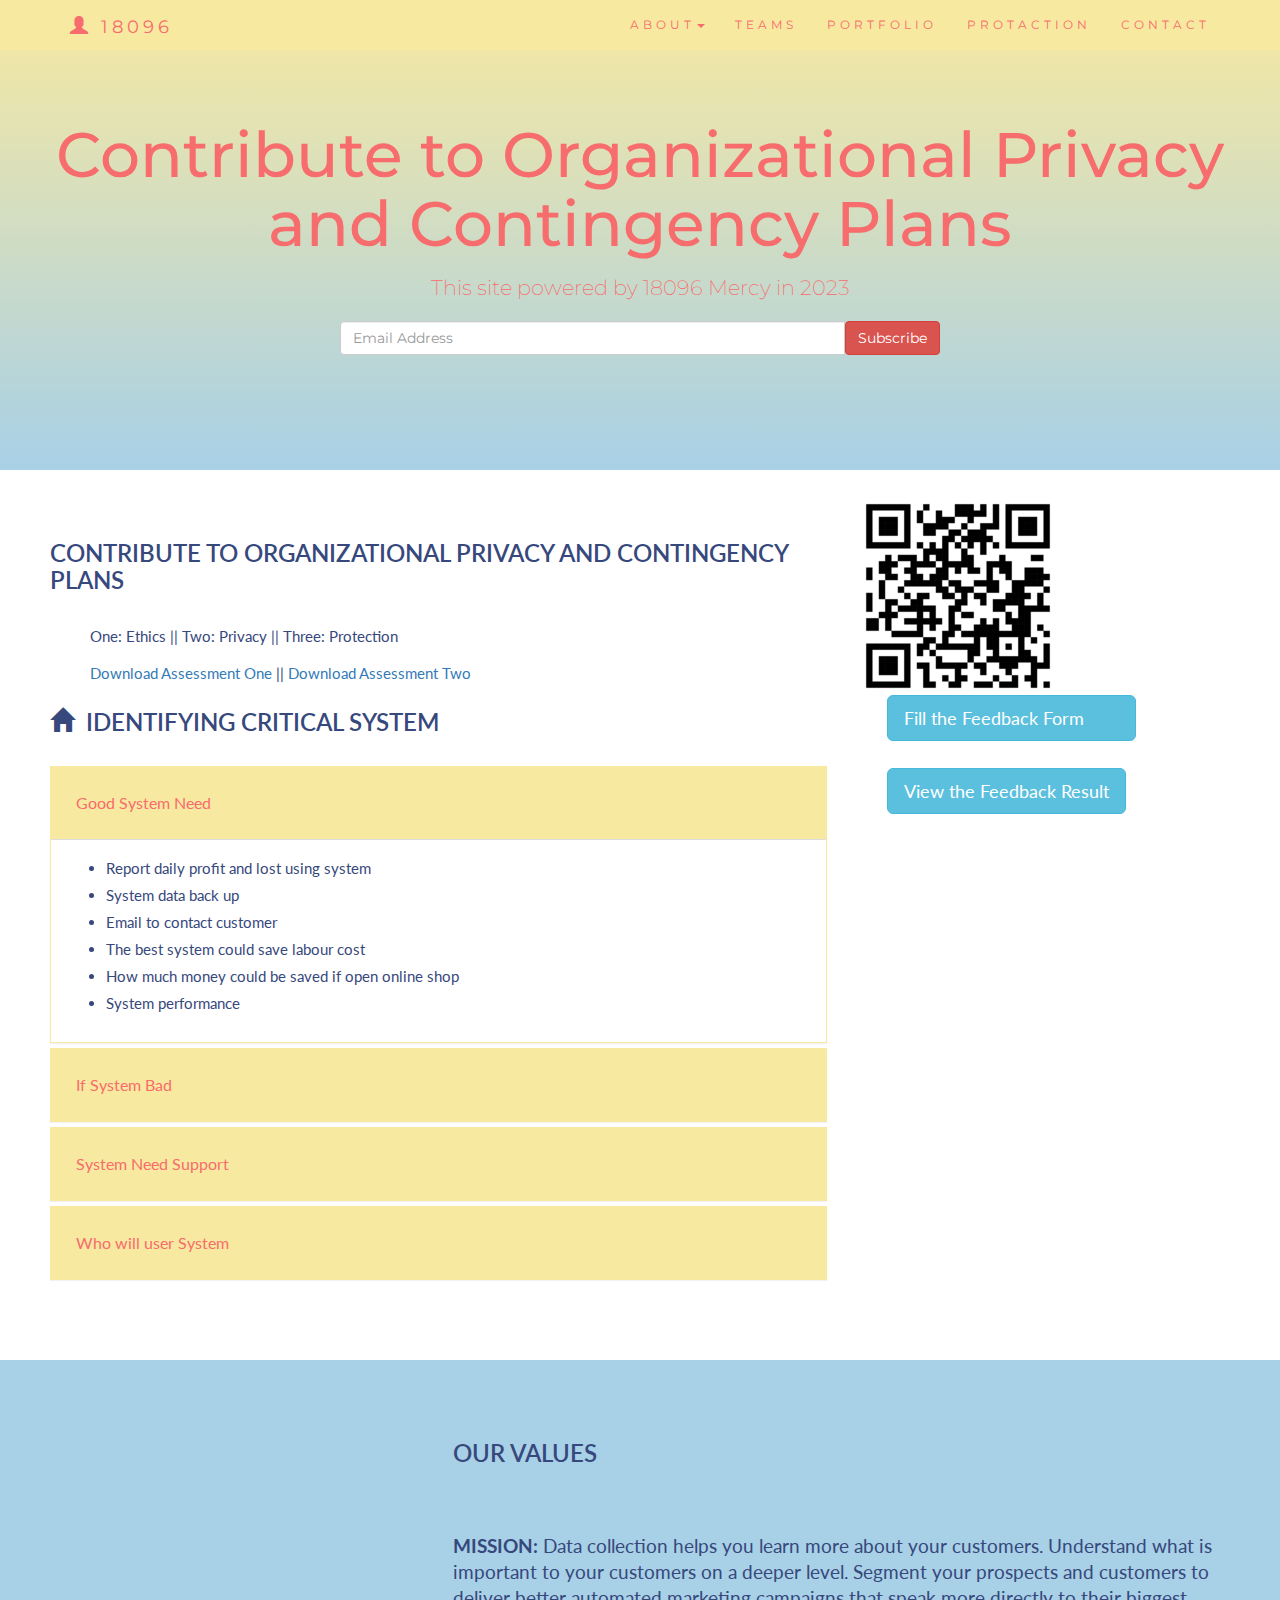
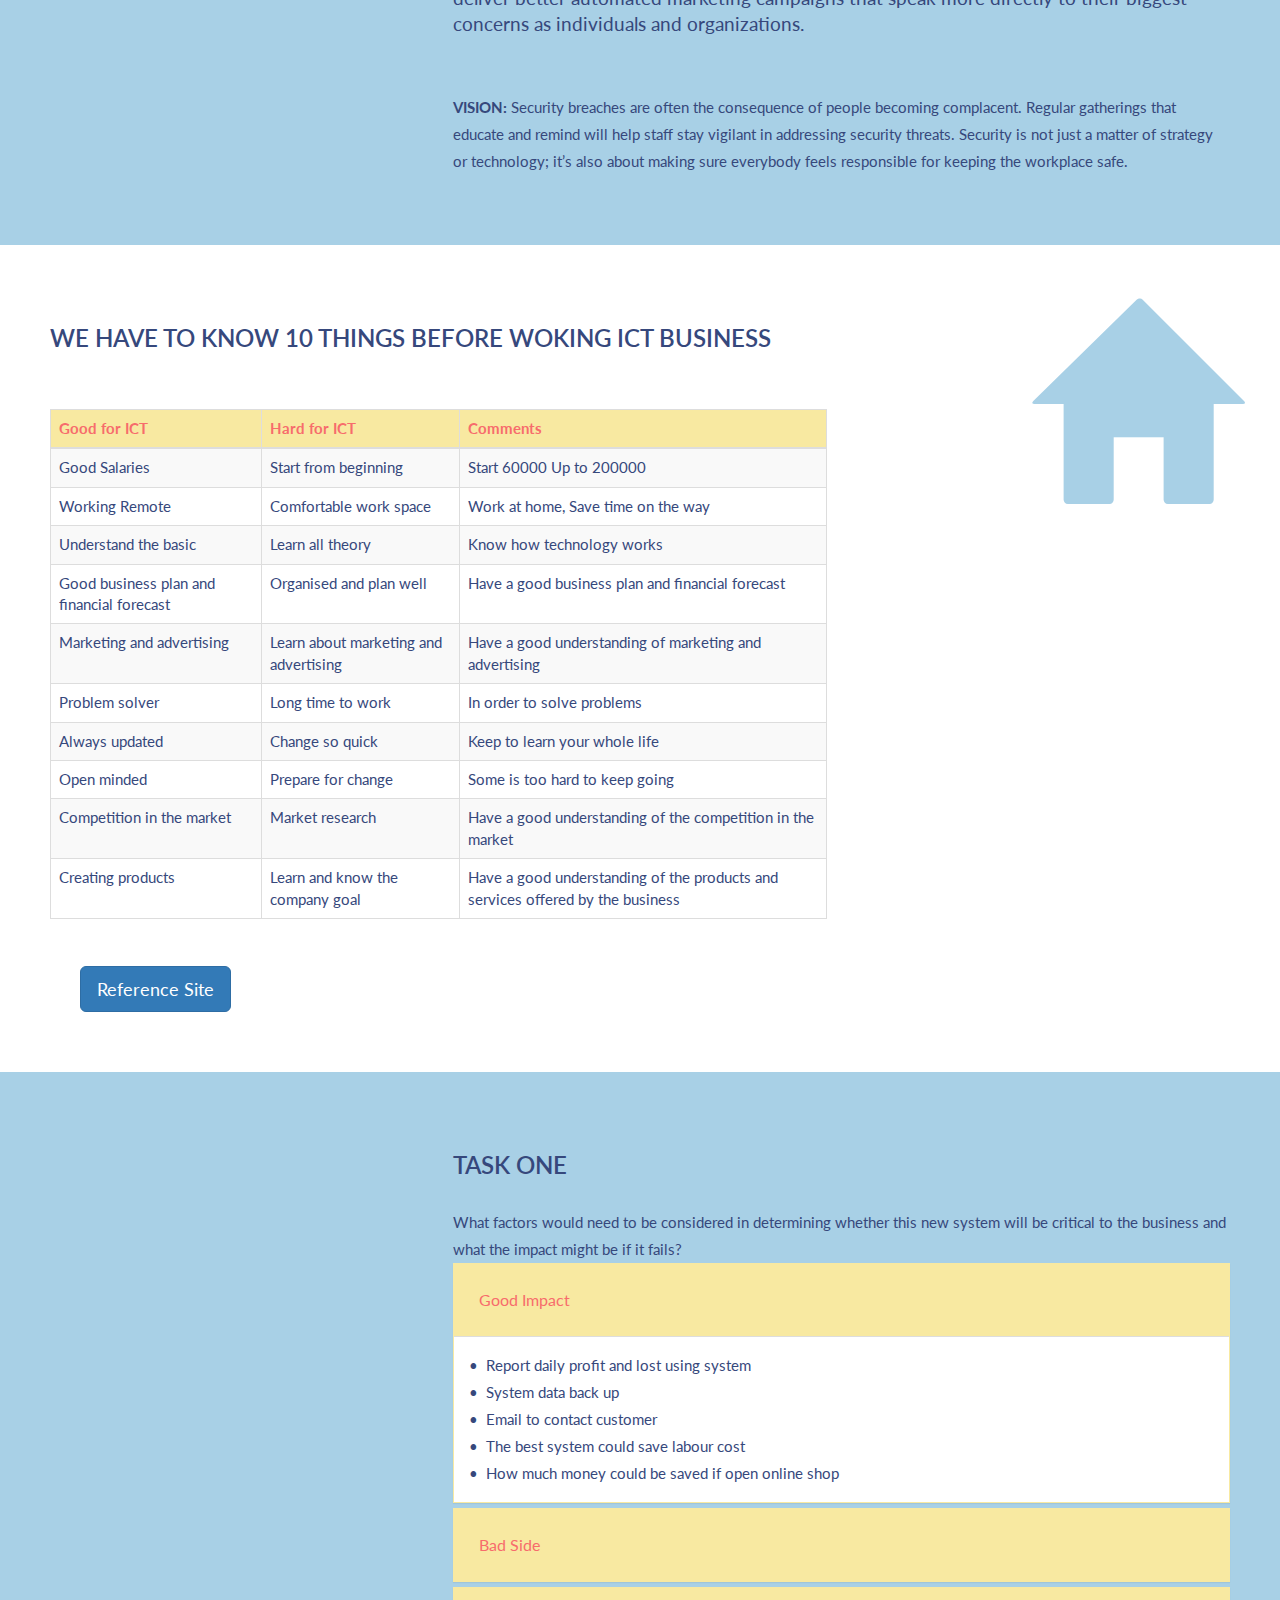
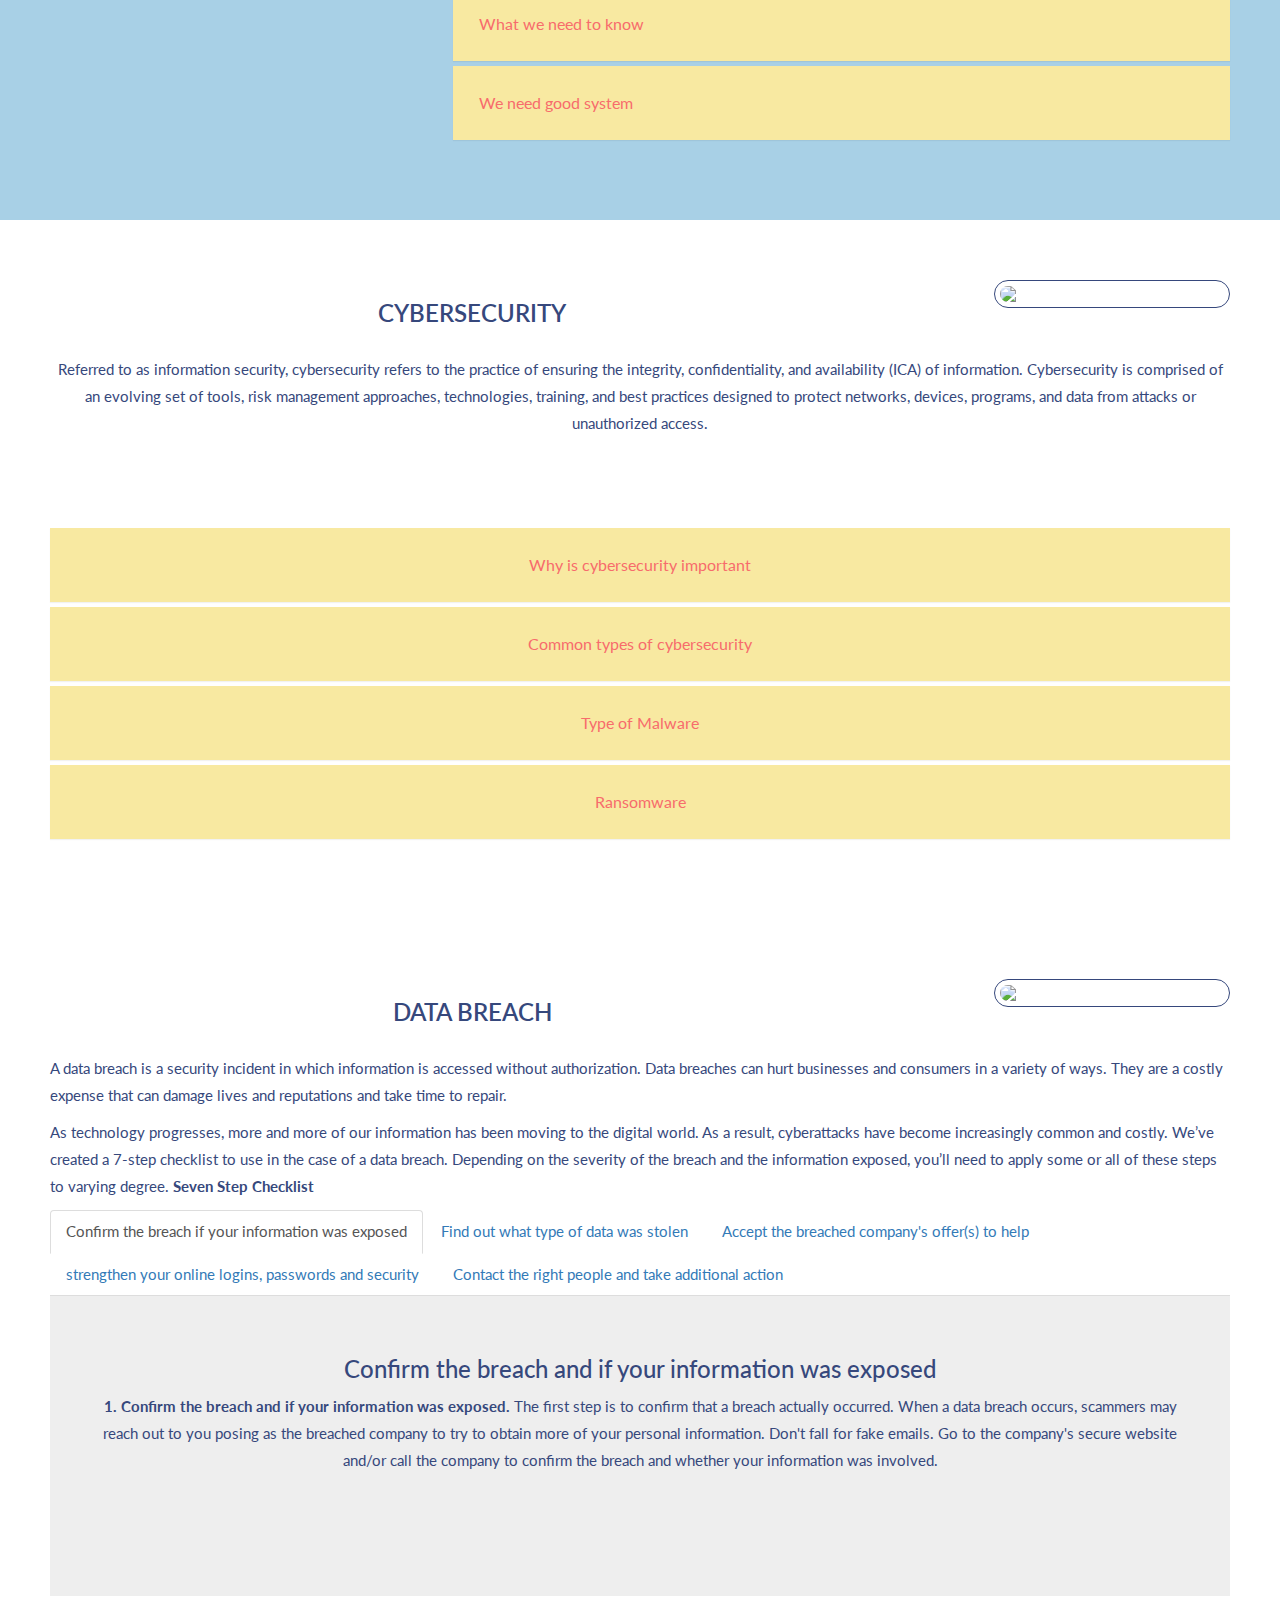
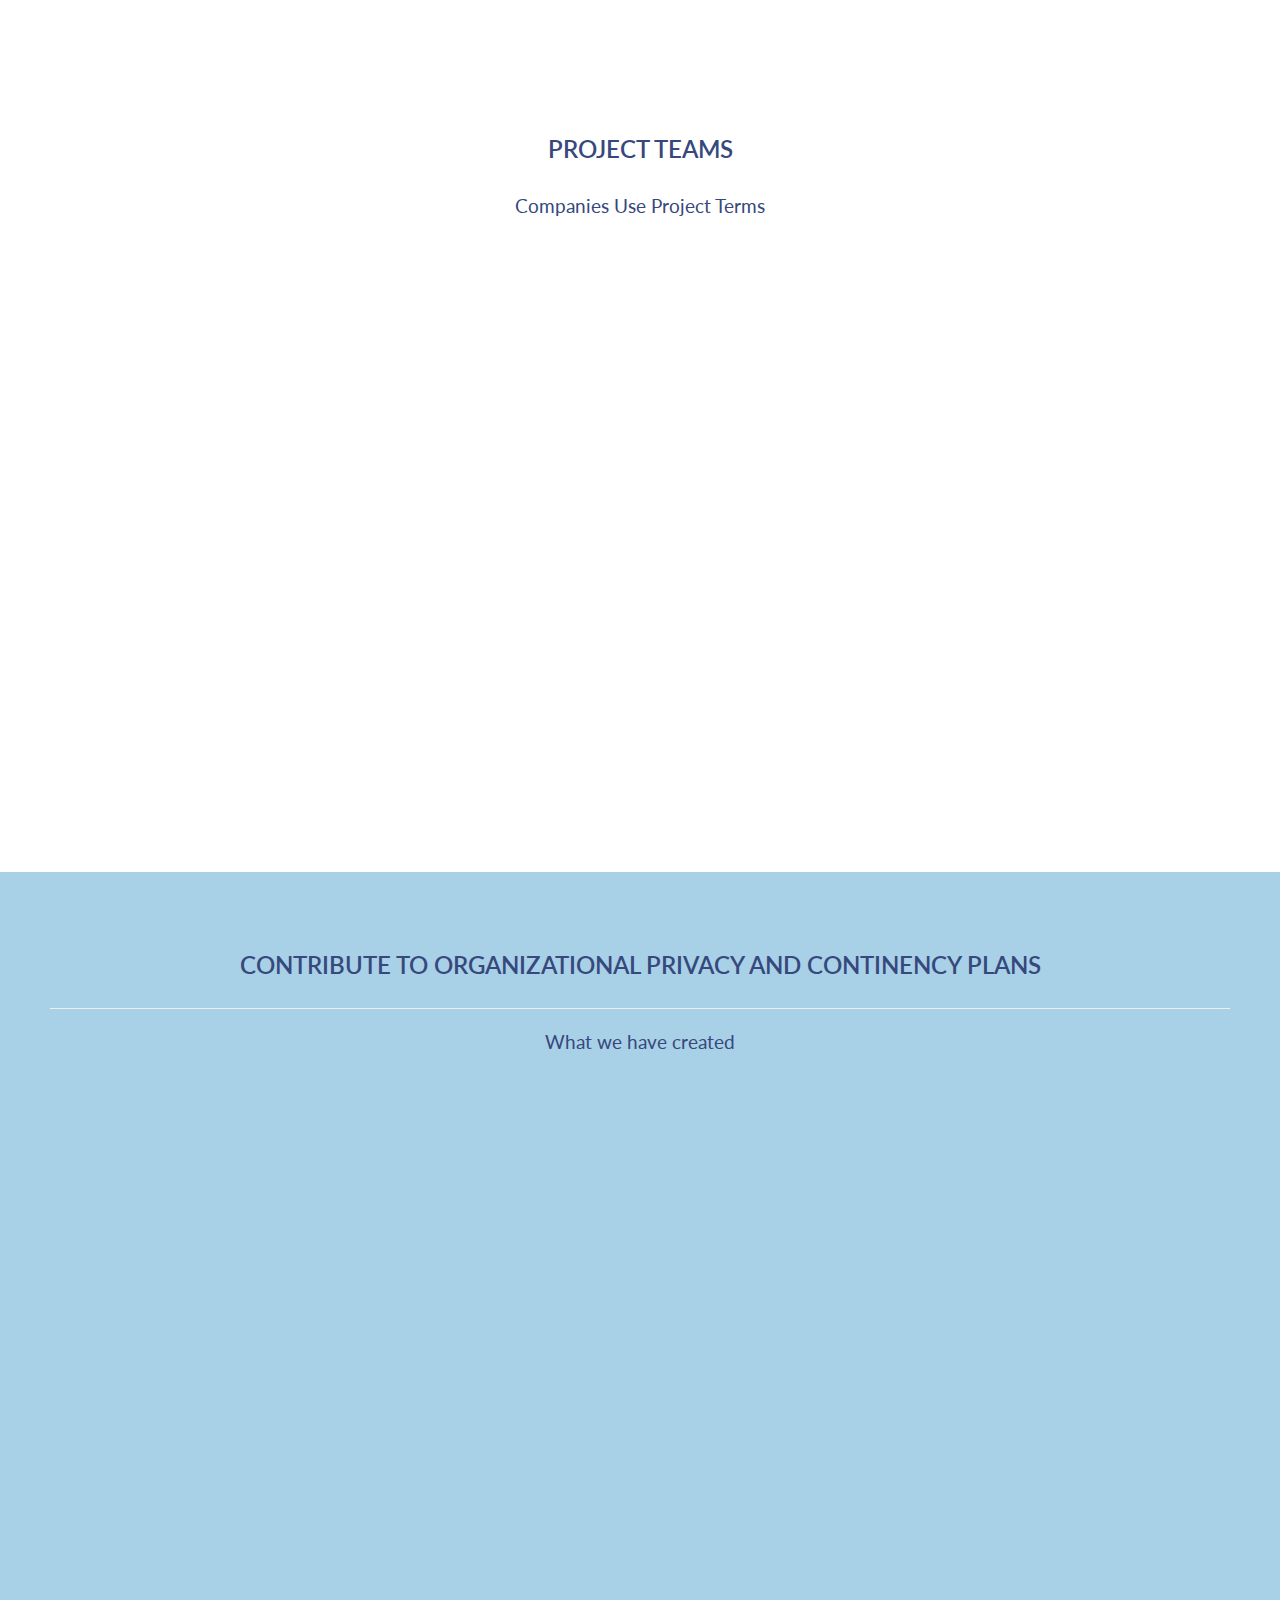
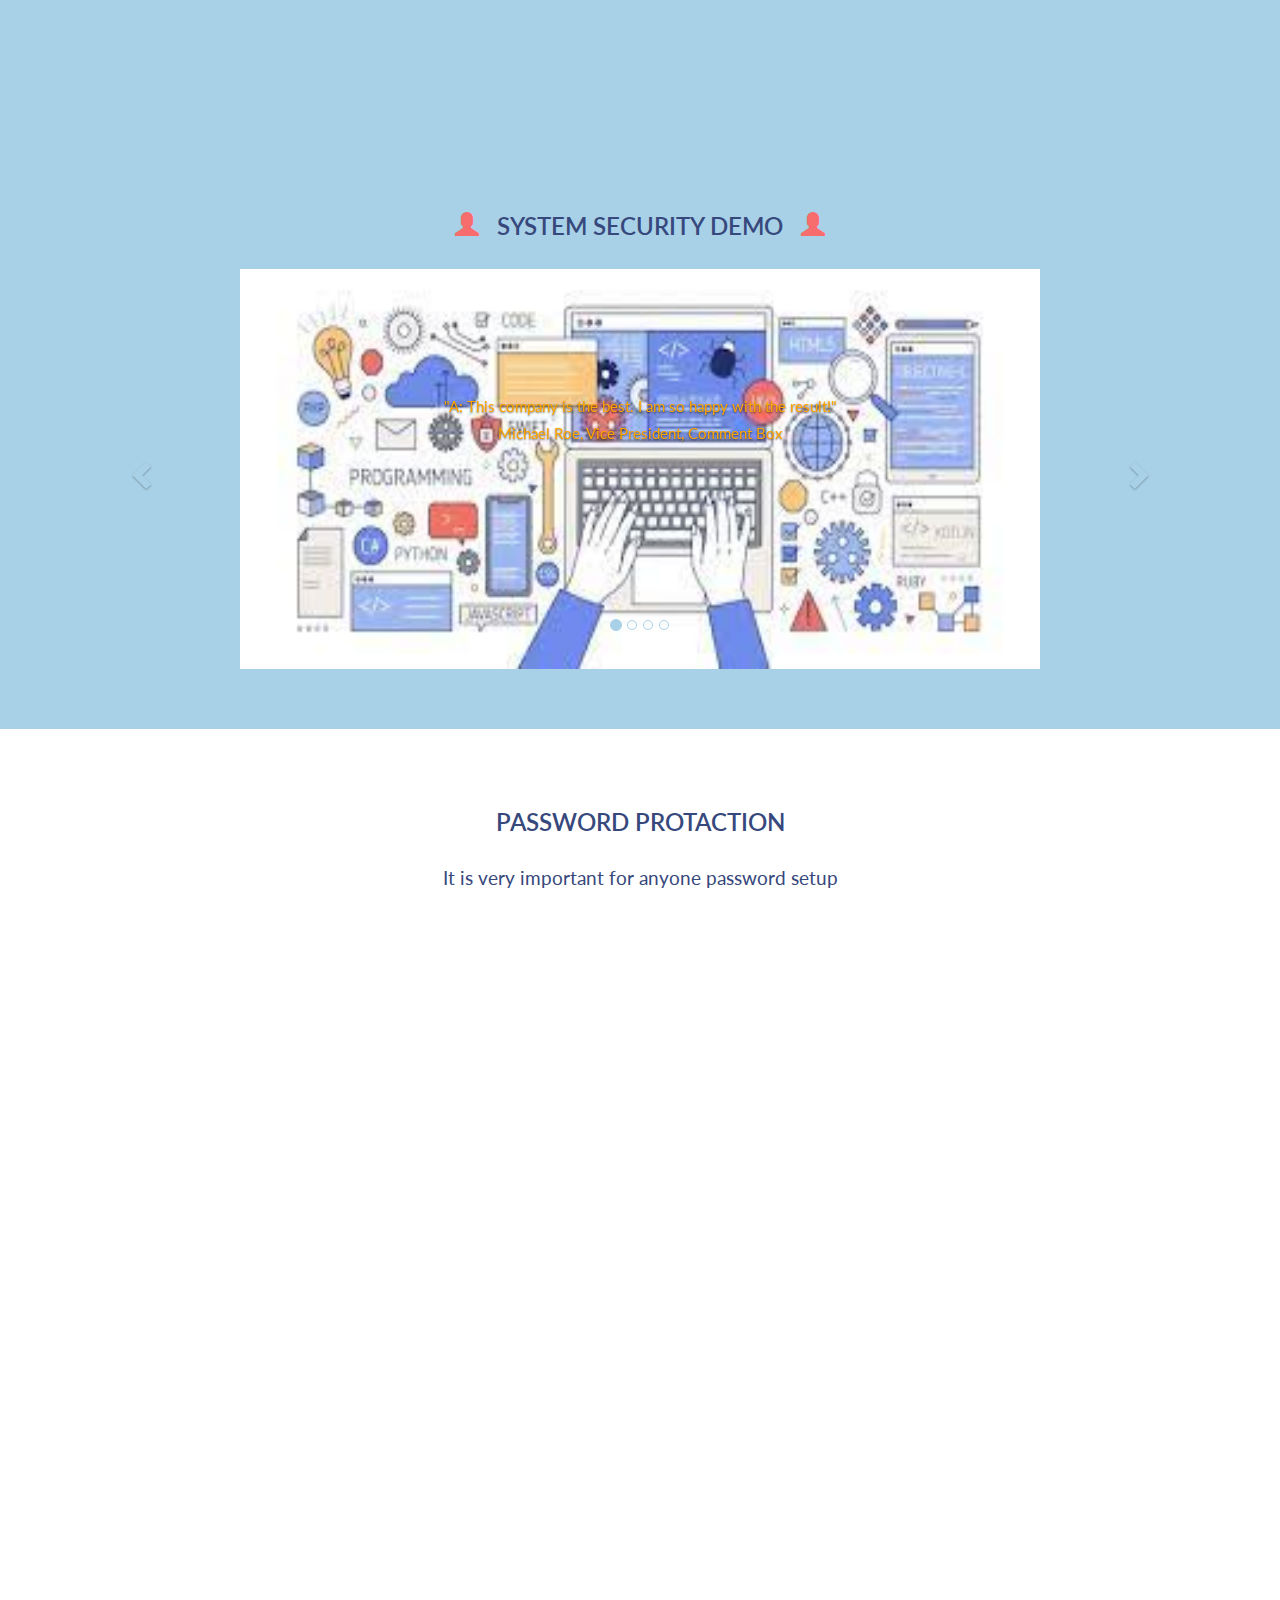
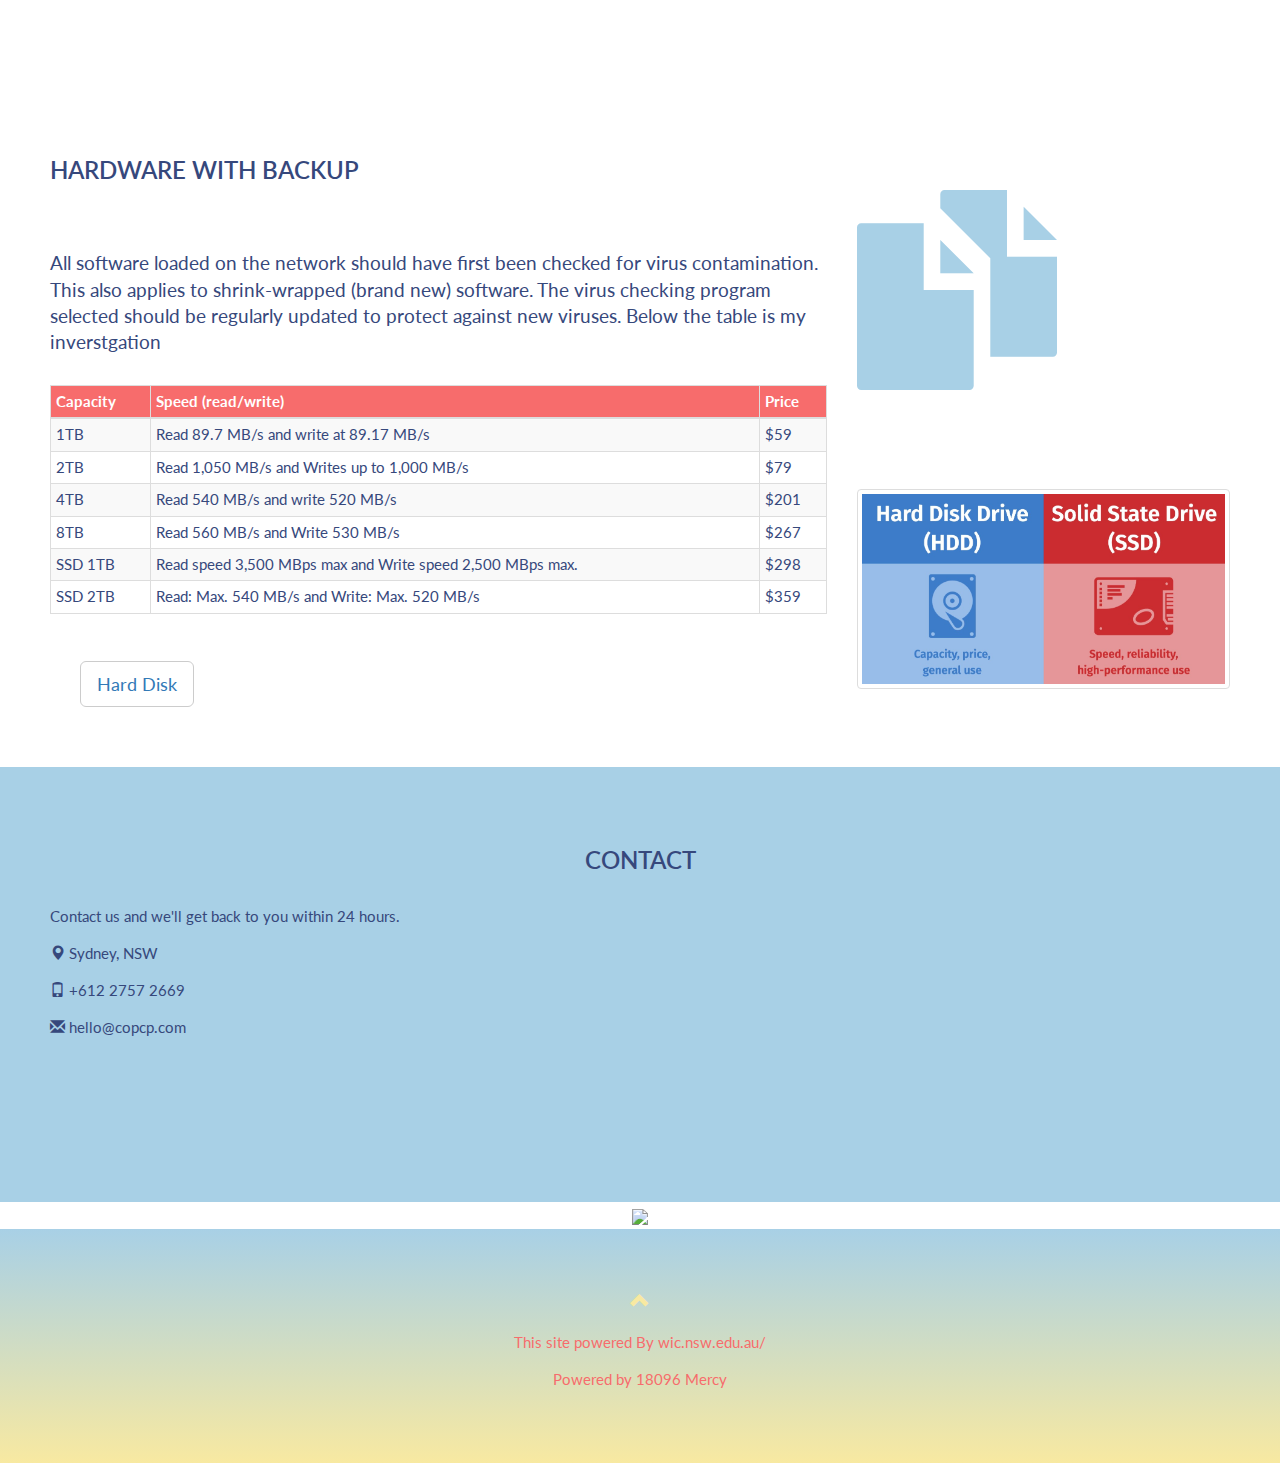
==== commit c8a1ec5a: "Update index.html" ====
--- a/index.html
+++ b/index.html
@@ -90,11 +90,11 @@
       <ul>
         <li style="display: inline">
           <!-- <a href="/copcp/download/XXXXX_COPCP Assessment Task 1.docx" download>Download Assessment One</a>  || -->
-          <a href="/COPCP180962023/download/18096_COPCP Assessment Task 1.docx" download>Download Assessment One</a>  ||
+          <a href="COPCP180962023/download/18096_COPCP Assessment Task 1.docx" download>Download Assessment One</a>  ||
         </li>
         <li style="display: inline">
           <!-- <a href="/copcp/download/XXXXX_COPCP Assessment Task 2.docx" download>Download Assessment Two</a>  -->
-          <a href="/COPCP180962023/download/18096_COPCP Assessment Task 2.docx" download>Download Assessment Two</a>        </li>        
+          <a href="COPCP180962023/download/18096_COPCP Assessment Task 2.docx" download>Download Assessment Two</a>        </li>        
       </ul>    
       
      <h2> <span class="glyphicon glyphicon-home"></span>&nbsp;&nbsp;IDENTIFYING CRITICAL SYSTEM</h2>
@@ -187,9 +187,8 @@
     </div>
     <div class="col-sm-8">
       <h2>Our Values</h2><br>
-      <h4><strong>MISSION:</strong> Our mission lorem ipsum dolor sit amet, consectetur adipiscing elit, sed do eiusmod tempor incididunt ut labore et dolore magna aliqua. Ut enim ad minim veniam, quis nostrud exercitation ullamco laboris nisi ut aliquip ex ea commodo consequat.</h4><br>
-      <p><strong>VISION:</strong> Our vision Lorem ipsum dolor sit amet, consectetur adipiscing elit, sed do eiusmod tempor incididunt ut labore et dolore magna aliqua. Ut enim ad minim veniam, quis nostrud exercitation ullamco laboris nisi ut aliquip ex ea commodo consequat.
-      Lorem ipsum dolor sit amet, consectetur adipiscing elit, sed do eiusmod tempor incididunt ut labore et dolore magna aliqua. Ut enim ad minim veniam, quis nostrud exercitation ullamco laboris nisi ut aliquip ex ea commodo consequat.</p>
+      <h4><strong>MISSION:</strong>  Data collection helps you learn more about your customers. Understand what is important to your customers on a deeper level. Segment your prospects and customers to deliver better automated marketing campaigns that speak more directly to their biggest concerns as individuals and organizations.</h4><br>
+      <p><strong>VISION:</strong> Security breaches are often the consequence of people becoming complacent. Regular gatherings that educate and remind will help staff stay vigilant in addressing security threats. Security is not just a matter of strategy or technology; it’s also about making sure everybody feels responsible for keeping the workplace safe.</p>
     </div>
   </div>
 </div>
@@ -247,10 +246,10 @@
         <div class="panel panel-default">
           <div class="panel-heading">
             <h4 class="panel-title">
-              <a data-toggle="collapse" data-parent="#accordion" href="#collapse1">Good Impact</a>
+              <a data-toggle="collapse" data-parent="#accordion" href="#collapseA">Good Impact</a>
             </h4>
           </div>
-          <div id="collapse1" class="panel-collapse collapse in">
+          <div id="collapseA" class="panel-collapse collapse in">
             <div class="panel-body">
               •	&nbsp;Report daily profit and lost using system<br />
               •	&nbsp;System data back up<br />
@@ -263,10 +262,10 @@
         <div class="panel panel-default">
           <div class="panel-heading">
             <h4 class="panel-title">
-              <a data-toggle="collapse" data-parent="#accordion" href="#collapse2">Bad Side</a>
+              <a data-toggle="collapse" data-parent="#accordion" href="#collapseB">Bad Side</a>
             </h4>
           </div>
-          <div id="collapse2" class="panel-collapse collapse">
+          <div id="collapseB" class="panel-collapse collapse">
             <div class="panel-body">
               •	&nbsp;If fail down, you will be lost customer<br />
               •	&nbsp;Contact your customer will be trouble<br />
@@ -279,20 +278,20 @@
         <div class="panel panel-default">
           <div class="panel-heading">
             <h4 class="panel-title">
-              <a data-toggle="collapse" data-parent="#accordion" href="#collapse3">What we need to know</a>
+              <a data-toggle="collapse" data-parent="#accordion" href="#collapseC">What we need to know</a>
             </h4>
           </div>
-          <div id="collapse3" class="panel-collapse collapse">
+          <div id="collapseC" class="panel-collapse collapse">
             <div class="panel-body">We need big inverstgation in order to get the best software and lowest price...</div>
           </div>
         </div>
         <div class="panel panel-default">
           <div class="panel-heading">
             <h4 class="panel-title">
-              <a data-toggle="collapse" data-parent="#accordion" href="#collapse4">We need good system</a>
+              <a data-toggle="collapse" data-parent="#accordion" href="#collapseD">We need good system</a>
             </h4>
           </div>
-          <div id="collapse4" class="panel-collapse collapse">
+          <div id="collapseD" class="panel-collapse collapse">
             <div class="panel-body">
               <center>
               <img src="https://media.geeksforgeeks.org/wp-content/uploads/20190430185041/Capture88999.jpg" class="w3-image w3-greyscale-min" id="myimg">
@@ -331,15 +330,11 @@
           </h4>
         </div>
         <div id="collapse22" class="panel-collapse collapse">
-          <div class="panel-body">1. Firewalls: Firewalls are used to protect networks from malicious activity by restricting access to the network. Firewalls can be used to block malicious traffic, filter out malicious content, and monitor activity on the network.
-
-            2. Intrusion Detection and Prevention Systems: Intrusion detection and prevention systems (IDPS) are used to detect and prevent malicious activity on the network. An IDPS can detect suspicious activity and alert the system administrator or security team when something suspicious is detected.
-            
-            3. Encryption: Encryption is used to protect data by making it unreadable to unauthorized users. Encryption can be used to protect data at rest, data in transit, and data in use.
-            
-            4. Access Control: Access control is used to control access to networks and systems by authorizing or denying access based on a set of rules. Access control systems can be used to grant or revoke access to system resources based on a user’s identity or role.
-            
-            5. Identity and Access Management: Identity and access management (IAM) is used to manage the identities of users on a network or system. IAM systems can be used to create and maintain user accounts, manage user permissions, and authenticate users.</div>
+          <div class="panel-body">- Firewalls: Firewalls are used to protect networks from malicious activity by restricting access to the network. Firewalls can be used to block malicious traffic, filter out malicious content, and monitor activity on the network.
+                                  - Intrusion Detection and Prevention Systems: Intrusion detection and prevention systems (IDPS) are used to detect and prevent malicious activity on the network. An IDPS can detect suspicious activity and alert the system administrator or security team when something suspicious is detected.
+                                  - Encryption: Encryption is used to protect data by making it unreadable to unauthorized users. Encryption can be used to protect data at rest, data in transit, and data in use.
+                                  - Access Control: Access control is used to control access to networks and systems by authorizing or denying access based on a set of rules. Access control systems can be used to grant or revoke access to system resources based on a user’s identity or role.
+                                  - Identity and Access Management: Identity and access management (IAM) is used to manage the identities of users on a network or system. IAM systems can be used to create and maintain user accounts, manage user permissions, and authenticate users.</div>
         </div>
       </div>
       <div class="panel panel-default">
@@ -465,17 +460,17 @@
     <div class="col-sm-4">
       <span class="glyphicon glyphicon-leaf logo-small"></span>
       <h4>GREEN</h4>
-      <p>Lorem ipsum dolor sit amet..</p>
+      <p>Going green has several benefits for companies. It can cut costs, improve efficiency, and create healthier workplaces. Less tangible benefits include improving brand reputation and customer loyalty, as well as staff morale.</p>
     </div>
     <div class="col-sm-4">
       <span class="glyphicon glyphicon-certificate logo-small"></span>
       <h4>CERTIFIED</h4>
-      <p>Lorem ipsum dolor sit amet..</p>
+      <p>A high-value certification ensures that you maintain a high level of knowledge and skill in your profession. Certifications also help show that you are committed to mastering your skills and knowledge in your field.</p>
     </div>
     <div class="col-sm-4">
       <span class="glyphicon glyphicon-wrench logo-small"></span>
       <h4 style="color:#303030;">HARD WORK</h4>
-      <p>Lorem ipsum dolor sit amet..</p>
+      <p>Through hard work we gain experience; it helps us discover many new things. This experience enables us to think smartly to solve a critical problem and achieve success. There is no shortcut to success. Hard work is the only key to achieving it; it teaches us discipline, dedication and determination.</p>
     </div>
   </div>
 </div>
@@ -487,7 +482,7 @@
   <div class="row text-center slideanim">
     <div class="col-sm-4">
       <div class="thumbnail">
-        <img src="https://blog.bit.ai/wp-content/uploads/2020/11/mw1920_Don_t-Panic_-Create-a-Contingency-Plan-For-Your-Business-Learn-How_-pinterest.png" 
+        <img src="[data-uri]" 
         alt="Benefits" width="400" height="300"><br /><br />
         <p><strong>Athics</strong></p>
         <p>Here is the benifets diagram.</p>
@@ -495,7 +490,7 @@
     </div>
     <div class="col-sm-4">
       <div class="thumbnail">
-        <img src="https://blog.bit.ai/wp-content/uploads/2020/11/mw1920_Don_t-Panic_-Create-a-Contingency-Plan-For-Your-Business-Learn-How_-pinterest.png" 
+        <img src="[data-uri]" 
         alt="Components" width="400" height="300"><br />
         <p><strong>Privacy</strong></p>   
         <p>Not only your business</p>     
@@ -503,7 +498,7 @@
     </div>
     <div class="col-sm-4">
       <div class="thumbnail">
-        <img src="https://blog.bit.ai/wp-content/uploads/2020/11/mw1920_Don_t-Panic_-Create-a-Contingency-Plan-For-Your-Business-Learn-How_-pinterest.png" 
+        <img src="https://encrypted-tbn0.gstatic.com/images?q=tbn:ANd9GcR8LawAExMBEWS3nqgoYxuqBGmnz0ZN-xf2jQ&usqp=CAU" 
         alt="Home Connect" width="400" height="300"><br /><br />
         <p><strong>Protection</strong></p>
         <p>Not only your business</p>
@@ -659,32 +654,33 @@
         <tbody>
           <tr>
             <td>1TB</td>
-            <td>...</td>
+            <td>Read 89.7 MB/s and write at 89.17 MB/s</td>
             <td>$59</td>
           </tr>
           <tr>
             <td>2TB</td>
-            <td>...</td>
-            <td>$59</td>
+            <td>Read 1,050 MB/s and Writes up to 1,000 MB/s</td>
+            <td>$79</td>
           </tr>
           <tr>
             <td>4TB</td>
-            <td>...</td>
-            <td>$59</td>
+            <td>Read 540 MB/s and write 520 MB/s</td>
+            <td>$201</td>
           </tr>
           <tr>
             <td>8TB</td>
-            <td>...</td>
-            <td>$59</td>
+            <td>Read 560 MB/s and Write 530 MB/s</td>
+            <td>$267</td>
           </tr>
           <tr>
             <td>SSD 1TB</td>
-            <td>...</td>
-            <td>$159</td>
+            <td>Read speed 3,500 MBps max and Write speed 2,500 MBps max.
+              </td>
+            <td>$298</td>
           </tr>
           <tr>
             <td>SSD 2TB</td>
-            <td>...</td>
+            <td>Read: Max. 540 MB/s and Write: Max. 520 MB/s </td>
             <td>$359</td>
           </tr>
         </tbody>
--- a/style.css
+++ b/style.css
@@ -210,7 +210,4 @@
 .btn-group-lg>.btn, .btn-lg {  
   margin-left: 30px;
 }
-.panel-default>.panel-heading {
-  height: 25px;
-  padding: 5px 0 25px 20px;
-}
+
